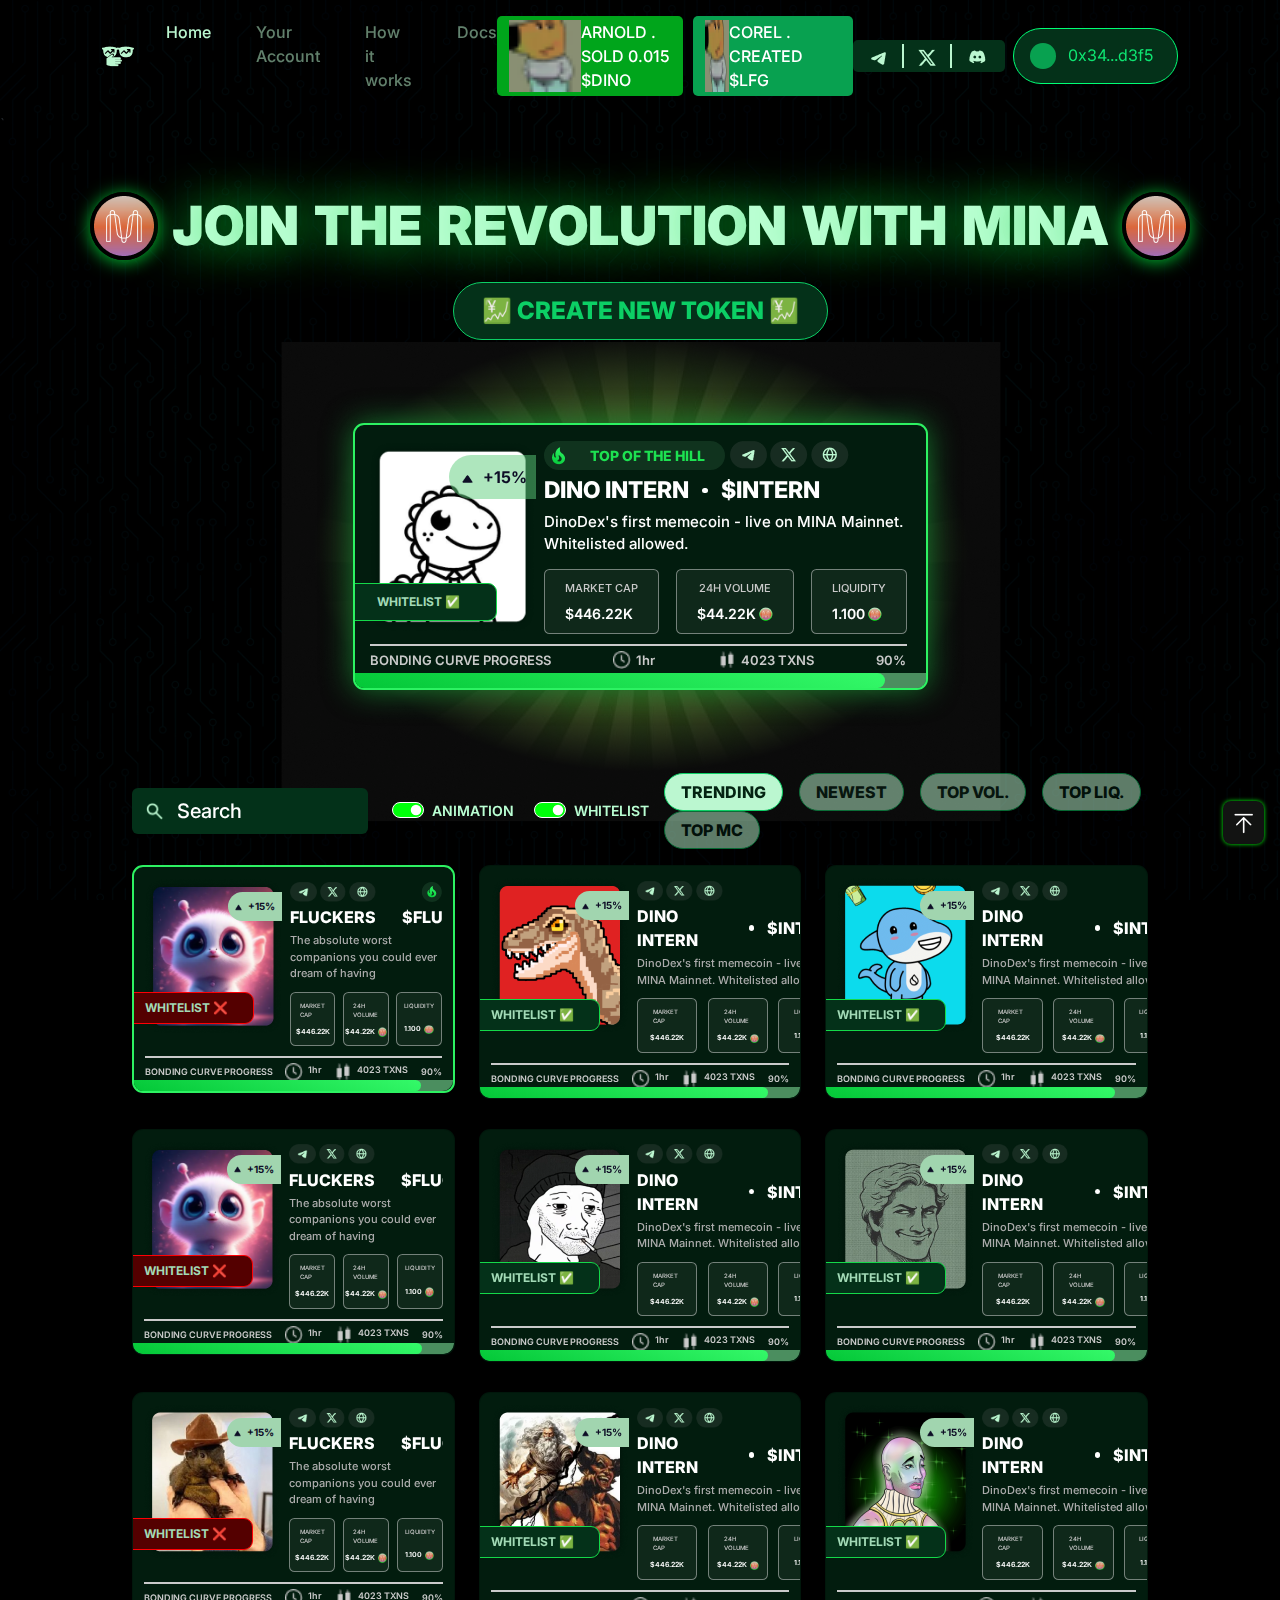
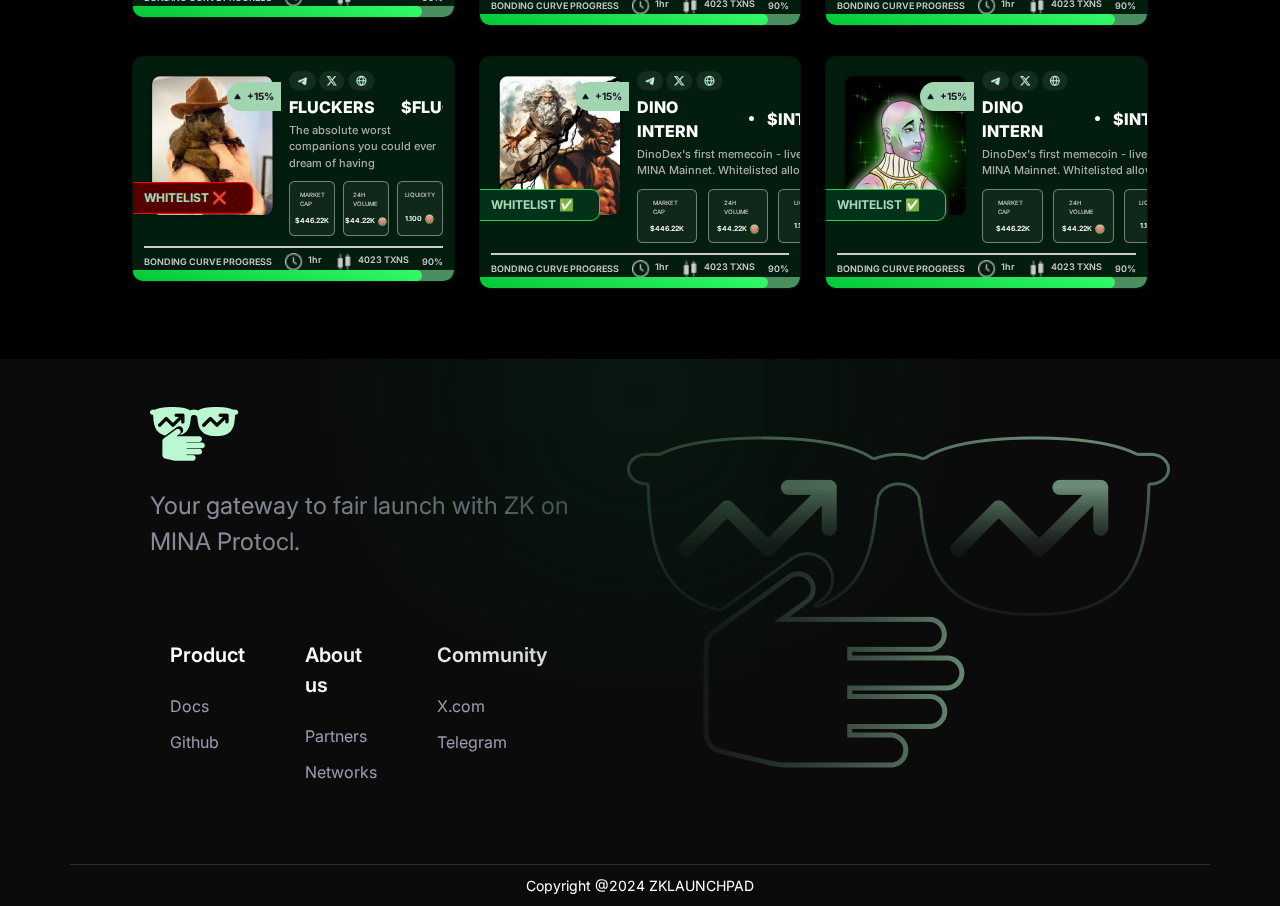
==== connectedStep5.html @ 74713616 "done UI PC" ====
<!DOCTYPE html>
<html lang="en">

<head>
    <meta charset="utf-8">
    <meta name="viewport" content="width=device-width, initial-scale=1">
    <title>Land Page - wallet</title>
    <link href="https://cdn.jsdelivr.net/npm/bootstrap@5.3.3/dist/css/bootstrap.min.css" rel="stylesheet"
        integrity="sha384-QWTKZyjpPEjISv5WaRU9OFeRpok6YctnYmDr5pNlyT2bRjXh0JMhjY6hW+ALEwIH" crossorigin="anonymous">
    <link rel="stylesheet" href="https://cdnjs.cloudflare.com/ajax/libs/font-awesome/6.7.2/css/all.min.css"
        integrity="sha512-Evv84Mr4kqVGRNSgIGL/F/aIDqQb7xQ2vcrdIwxfjThSH8CSR7PBEakCr51Ck+w+/U6swU2Im1vVX0SVk9ABhg=="
        crossorigin="anonymous" referrerpolicy="no-referrer" />
    <link rel="stylesheet" href="./assets/css/layout.css" />
</head>

<body>
    <!-- Header  -->
    <Header class="header">
        <div class="custom-container container">
            <div class="inner-header">
                <div class="logo">
                    <a href="./index.html">
                        <img alt="" src="assets/images/Step1/Logo.png" />
                    </a>
                </div>
                <div class="inner-content">
                    <nav class="navbar navbar-expand-lg">
                        <div class="collapse navbar-collapse" id="navbarNav">
                            <div class="inner-link navbar-nav">
                                <div class="inner-home nav-item active">
                                    <a class="nav-link" href="#">
                                        Home
                                    </a>
                                </div>
                                <div class="inner-yourAccount nav-item">
                                    <a class="nav-link" href="./youAccount.html">
                                        Your Account
                                    </a>
                                </div>
                                <div class="inner-howWork nav-item">
                                    <a class="nav-link" href="#">
                                        How it works
                                    </a>
                                </div>
                                <div class="inner-docs nav-item">
                                    <a class="nav-link" href="#">
                                        Docs
                                    </a>
                                </div>
                            </div>
                        </div>
                    </nav>
                    <div class="inner-connect">
                        <div class="inner-left">
                            <div class="content">
                                <img src="./assets/images/Step1/What is Berachain  Coinmonks.png" alt="" />
                                <div>ARNOLD . SOLD 0.015 $DINO </div>
                            </div>
                        </div>
                        <div class="inner-right">
                            <div class="content">
                                <img src="./assets/images/Step1/What is Berachain  Coinmonks.png" alt="" />
                                <div>COREL . CREATED $LFG</div>
                            </div>
                        </div>
                    </div>
                    <div class="inner-infor">
                        <div class="inner-icon">
                            <div class="inner-fly">
                                <img alt="" src="assets/images/Step1/telegram-svgrepo-com 1.png" />
                            </div>
                            <div class="inner-line"></div>
                            <div class="inner-x">
                                <img alt="" src="assets/images/Step1/x.png" />
                            </div>
                            <div class="inner-line"></div>
                            <div class="inner-discord">
                                <img alt="" src="assets/images/Step1/discord.png" />
                            </div>
                        </div>
                        <div class="inner-int">
                            <div class="inner-round"></div>
                            <div class="inner-data">0x34...d3f5</div>
                        </div>
                    </div>
                </div>
            </div>
        </div>`
    </Header>

    <!-- Section 1  -->
    <section class="section-1">
        <div class="custom-container container">
            <div class="inner-section">
                <div class="section-1__content">
                    <div class="section-1__intro section-1__intro_connected">
                        <div class="section-1__icon icon-1">
                            <img alt="" src="assets/images/Step1/Frame 41.png" />
                        </div>
                        <div class="section-1__title">
                            <span>J</span>
                            <span>O</span>
                            <span>I</span>
                            <span>N</span>
                            <p> </p>
                            <span>T</span>
                            <span>H</span>
                            <span>E</span>
                            <p> </p>
                            <span>R</span>
                            <span>E</span>
                            <span>V</span>
                            <span>O</span>
                            <span>L</span>
                            <span>U</span>
                            <span>T</span>
                            <span>I</span>
                            <span>O</span>
                            <span>N</span>
                            <p> </p>
                            <span>W</span>
                            <span>I</span>
                            <span>T</span>
                            <span>H</span>
                            <p> </p>
                            <span>M</span>
                            <span>I</span>
                            <span>N</span>
                            <span>A</span>
                        </div>
                        <div class="section-1__icon icon-2">
                            <img alt="" src="assets/images/Step1/Frame 41.png" />
                        </div>
                    </div>
                    <div class="section-4__nine">
                        <div class="nine__content">
                            <a href="./tokenPage.html">
                                <button id="next">
                                    💹 CREATE NEW TOKEN 💹
                                </button>
                            </a>
                        </div>
                    </div>
                </div>
            </div>
        </div>
    </section>

    <!-- Section 2x -->
    <section class="section-2x">
        <div class="custom-container container">
            <div class="inner-section">
                <div class="section-2x__content">
                    <div class="imggg">
                        <img alt="" src="assets\images\Step5\Frame 2147225513.png" />
                    </div>
                    <div class="card">
                        <span class="list__special">WHITELIST ✅</span>
                        <div class="card__header">
                            <div class="header__img">
                                <div class="img__main">
                                    <img alt="" src="assets\images\Step5\image 261 (13).png" />
                                </div>
                                <div class="detail__img">
                                    <img alt="" src="assets\images\Step5\fi_254434.png" />
                                    +15%
                                </div>
                            </div>
                            <div class="">
                                <div class="d-flex section-2x__social">
                                    <div class="item">
                                        <img alt="" src="assets/images/connected-wl/flame.png" />
                                        <div>TOP OF THE HILL</div>
                                    </div>
                                    <div class="d-flex">
                                        <div class="social">
                                            <img alt="" src="assets/images/connected-wl/tele.png" />
                                        </div>
                                        <div class="social">
                                            <img alt="" src="assets/images/connected-wl/twitter.png" />
                                        </div>
                                        <div class="social">
                                            <img alt="" src="assets/images/connected-wl/webpage.png" />
                                        </div>
                                    </div>
                                </div>
                                <div class="d-flex  section-2x__item--title">
                                    <div>DINO INTERN</div><span class="arround"></span>
                                    <div>$INTERN</div>
                                </div>
                                <div class="section-2x__item--desc">
                                    DinoDex's first memecoin - live on MINA Mainnet. Whitelisted allowed.
                                </div>
                                <div class="section-2x__price">
                                    <div class="section-2x__price--item">
                                        <div class="section-2x__price--title">MARKET CAP</div>
                                        <div class="section-2x__price--value">$446.22K</div>
                                    </div>
                                    <div class="section-2x__price--item">
                                        <div class="section-2x__price--title">24H VOLUME</div>
                                        <div class="section-2x__price--value">
                                            <div>$44.22K</div>
                                            <img alt=""
                                                src="assets/images/connected-wl/Image with removed background (25) 1.png" />
                                        </div>
                                    </div>
                                    <div class="section-2x__price--item">
                                        <div class="section-2x__price--title">LIQUIDITY</div>
                                        <div class="section-2x__price--value">
                                            <div>1.100</div>
                                            <img alt=""
                                                src="assets/images/connected-wl/Image with removed background (25) 1.png" />
                                        </div>
                                    </div>
                                </div>
                            </div>
                        </div>
                        <div class="break"></div>
                        <div class="card__data">
                            <div class="">BONDING CURVE PROGRESS</div>
                            <div class="d-flex">
                                <img alt="" src="assets/images/connected-wl/fi_992700.png" />
                                <div>1hr</div>
                            </div>
                            <div class="d-flex">
                                <img alt="" src="assets/images/connected-wl/fi_9148992.png" />
                                <div>4023 TXNS</div>
                            </div>
                            <div class="">90%</div>
                        </div>
                        <div class="card__process">
                            <div class="main"></div>
                            <div class="extra"></div>
                        </div>
                    </div>
                </div>
            </div>
        </div>
    </section>

    <!-- Section 3x -->
    <section class="section-3x">
        <div class="custom-container container">
            <div class="section-3x__content">
                <div class="row align-items-center">
                    <div class="col-md-3">
                        <div class="input-groupp">
                            <img alt="" src="assets/images/connected-wl/Frame.png" />
                            <input type="text" class="form-control search-bar" placeholder="Search">
                        </div>
                    </div>
                    <div class="col-md-3 d-flex justify-content-start">
                        <div class="toggle-switch">
                            <div class="form-check form-switch">
                                <input class="form-check-input" type="checkbox" id="animationSwitch" checked>
                                <label class="form-check-label" for="animationSwitch">ANIMATION</label>
                            </div>
                            <div class="form-check form-switch">
                                <input class="form-check-input" type="checkbox" id="whitelistSwitch" checked>
                                <label class="form-check-label" for="whitelistSwitch">WHITELIST</label>
                            </div>
                        </div>
                    </div>
                    <div class="col-md-6 d-flex justify-content-end">
                        <div class="btn-groupp" role="group">
                            <button type="button" class="btn active">TRENDING</button>
                            <button type="button" class="btn">NEWEST</button>
                            <button type="button" class="btn">TOP VOL.</button>
                            <button type="button" class="btn">TOP LIQ.</button>
                            <button type="button" class="btn">TOP MC</button>
                        </div>
                    </div>
                </div>
                <div class="section-3x__list row">
                    <div class="col-md-4">
                        <div class="card active">
                            <span class="list__special--error">WHITELIST ❌</span>
                            <div class="card__header">
                                <div class="header__img">
                                    <div class="img__main">
                                        <img alt="" src="assets/images/connected-wl/image 261 (14).png" />
                                    </div>
                                    <div class="detail__img">
                                        <img alt="" src="assets\images\Step5\fi_254434.png" />
                                        +15%
                                    </div>
                                </div>
                                <div class="hhh-parent">
                                    <div class="hhh">
                                        <div class="d-flex section-3x__social">
                                            <div class="d-flex">
                                                <div class="social">
                                                    <img alt="" src="assets/images/connected-wl/tele.png" />
                                                </div>
                                                <div class="social">
                                                    <img alt="" src="assets/images/connected-wl/twitter.png" />
                                                </div>
                                                <div class="social">
                                                    <img alt="" src="assets/images/connected-wl/webpage.png" />
                                                </div>
                                            </div>
                                            <div class="fire">
                                                <img alt="" src="assets/images/connected-wl/Trending Icon.png" />
                                            </div>
                                        </div>
                                        <div class="d-flex  section-3x__item--title">
                                            <div>FLUCKERS</div><span class="arround"></span>
                                            <div>$FLUCKERS</div>
                                        </div>
                                        <div class="section-3x__item--desc">
                                            The absolute worst companions you could ever dream of having
                                        </div>
                                        <div class="section-3x__price">
                                            <div class="section-3x__price--item">
                                                <div class="section-3x__price--title">MARKET CAP</div>
                                                <div class="section-3x__price--value">$446.22K</div>
                                            </div>
                                            <div class="section-3x__price--item">
                                                <div class="section-3x__price--title">24H VOLUME</div>
                                                <div class="section-3x__price--value">
                                                    <div>$44.22K</div>
                                                    <img alt=""
                                                        src="assets/images/connected-wl/Image with removed background (25) 1.png" />
                                                </div>
                                            </div>
                                            <div class="section-3x__price--item">
                                                <div class="section-3x__price--title">LIQUIDITY</div>
                                                <div class="section-3x__price--value">
                                                    <div>1.100</div>
                                                    <img alt=""
                                                        src="assets/images/connected-wl/Image with removed background (25) 1.png" />
                                                </div>
                                            </div>
                                        </div>
                                    </div>
                                </div>
                            </div>
                            <div class="break"></div>
                            <div class="card__data">
                                <div class="">BONDING CURVE PROGRESS</div>
                                <div class="d-flex">
                                    <img alt="" src="assets/images/connected-wl/fi_992700.png" />
                                    <div>1hr</div>
                                </div>
                                <div class="d-flex">
                                    <img alt="" src="assets/images/connected-wl/fi_9148992.png" />
                                    <div>4023 TXNS</div>
                                </div>
                                <div class="">90%</div>
                            </div>
                            <div class="card__process">
                                <div class="main"></div>
                                <div class="extra"></div>
                            </div>
                        </div>
                    </div>
                    <div class="col-md-4">
                        <div class="card">
                            <span class="list__special">WHITELIST ✅</span>
                            <div class="card__header">
                                <div class="header__img">
                                    <div class="img__main">
                                        <img alt="" src="assets/images/connected-wl/image 261 (15).png" />
                                    </div>
                                    <div class="detail__img">
                                        <img alt="" src="assets\images\Step5\fi_254434.png" />
                                        +15%
                                    </div>
                                </div>
                                <div class="">
                                    <div class="d-flex section-3x__social">
                                        <div class="d-flex">
                                            <div class="social">
                                                <img alt="" src="assets/images/connected-wl/tele.png" />
                                            </div>
                                            <div class="social">
                                                <img alt="" src="assets/images/connected-wl/twitter.png" />
                                            </div>
                                            <div class="social">
                                                <img alt="" src="assets/images/connected-wl/webpage.png" />
                                            </div>
                                        </div>
                                    </div>
                                    <div class="d-flex  section-3x__item--title">
                                        <div>DINO INTERN</div><span class="arround"></span>
                                        <div>$INTERN</div>
                                    </div>
                                    <div class="section-3x__item--desc">
                                        DinoDex's first memecoin - live on MINA Mainnet. Whitelisted allowed.
                                    </div>
                                    <div class="section-3x__price">
                                        <div class="section-3x__price--item">
                                            <div class="section-3x__price--title">MARKET CAP</div>
                                            <div class="section-3x__price--value">$446.22K</div>
                                        </div>
                                        <div class="section-3x__price--item">
                                            <div class="section-3x__price--title">24H VOLUME</div>
                                            <div class="section-3x__price--value">
                                                <div>$44.22K</div>
                                                <img alt=""
                                                    src="assets/images/connected-wl/Image with removed background (25) 1.png" />
                                            </div>
                                        </div>
                                        <div class="section-3x__price--item">
                                            <div class="section-3x__price--title">LIQUIDITY</div>
                                            <div class="section-3x__price--value">
                                                <div>1.100</div>
                                                <img alt=""
                                                    src="assets/images/connected-wl/Image with removed background (25) 1.png" />
                                            </div>
                                        </div>
                                    </div>
                                </div>
                            </div>
                            <div class="break"></div>
                            <div class="card__data">
                                <div class="">BONDING CURVE PROGRESS</div>
                                <div class="d-flex">
                                    <img alt="" src="assets/images/connected-wl/fi_992700.png" />
                                    <div>1hr</div>
                                </div>
                                <div class="d-flex">
                                    <img alt="" src="assets/images/connected-wl/fi_9148992.png" />
                                    <div>4023 TXNS</div>
                                </div>
                                <div class="">90%</div>
                            </div>
                            <div class="card__process">
                                <div class="main"></div>
                                <div class="extra"></div>
                            </div>
                        </div>
                    </div>
                    <div class="col-md-4">
                        <div class="card">
                            <span class="list__special">WHITELIST ✅</span>
                            <div class="card__header">
                                <div class="header__img">
                                    <div class="img__main">
                                        <img alt="" src="assets/images/connected-wl/image 261 (16).png" />
                                    </div>
                                    <div class="detail__img">
                                        <img alt="" src="assets\images\Step5\fi_254434.png" />
                                        +15%
                                    </div>
                                </div>
                                <div class="">
                                    <div class="d-flex section-3x__social">
                                        <div class="d-flex">
                                            <div class="social">
                                                <img alt="" src="assets/images/connected-wl/tele.png" />
                                            </div>
                                            <div class="social">
                                                <img alt="" src="assets/images/connected-wl/twitter.png" />
                                            </div>
                                            <div class="social">
                                                <img alt="" src="assets/images/connected-wl/webpage.png" />
                                            </div>
                                        </div>
                                    </div>
                                    <div class="d-flex  section-3x__item--title">
                                        <div>DINO INTERN</div><span class="arround"></span>
                                        <div>$INTERN</div>
                                    </div>
                                    <div class="section-3x__item--desc">
                                        DinoDex's first memecoin - live on MINA Mainnet. Whitelisted allowed.
                                    </div>
                                    <div class="section-3x__price">
                                        <div class="section-3x__price--item">
                                            <div class="section-3x__price--title">MARKET CAP</div>
                                            <div class="section-3x__price--value">$446.22K</div>
                                        </div>
                                        <div class="section-3x__price--item">
                                            <div class="section-3x__price--title">24H VOLUME</div>
                                            <div class="section-3x__price--value">
                                                <div>$44.22K</div>
                                                <img alt=""
                                                    src="assets/images/connected-wl/Image with removed background (25) 1.png" />
                                            </div>
                                        </div>
                                        <div class="section-3x__price--item">
                                            <div class="section-3x__price--title">LIQUIDITY</div>
                                            <div class="section-3x__price--value">
                                                <div>1.100</div>
                                                <img alt=""
                                                    src="assets/images/connected-wl/Image with removed background (25) 1.png" />
                                            </div>
                                        </div>
                                    </div>
                                </div>
                            </div>
                            <div class="break"></div>
                            <div class="card__data">
                                <div class="">BONDING CURVE PROGRESS</div>
                                <div class="d-flex">
                                    <img alt="" src="assets/images/connected-wl/fi_992700.png" />
                                    <div>1hr</div>
                                </div>
                                <div class="d-flex">
                                    <img alt="" src="assets/images/connected-wl/fi_9148992.png" />
                                    <div>4023 TXNS</div>
                                </div>
                                <div class="">90%</div>
                            </div>
                            <div class="card__process">
                                <div class="main"></div>
                                <div class="extra"></div>
                            </div>
                        </div>
                    </div>
                    <div class="col-md-4">
                        <div class="card">
                            <span class="list__special--error">WHITELIST ❌</span>
                            <div class="card__header">
                                <div class="header__img">
                                    <div class="img__main">
                                        <img alt="" src="assets/images/connected-wl/image 261 (14).png" />
                                    </div>
                                    <div class="detail__img">
                                        <img alt="" src="assets\images\Step5\fi_254434.png" />
                                        +15%
                                    </div>
                                </div>
                                <div class="hhh-parent">
                                    <div class="hhh">
                                        <div class="d-flex section-3x__social">
                                            <div class="d-flex">
                                                <div class="social">
                                                    <img alt="" src="assets/images/connected-wl/tele.png" />
                                                </div>
                                                <div class="social">
                                                    <img alt="" src="assets/images/connected-wl/twitter.png" />
                                                </div>
                                                <div class="social">
                                                    <img alt="" src="assets/images/connected-wl/webpage.png" />
                                                </div>
                                            </div>
                                        </div>
                                        <div class="d-flex  section-3x__item--title">
                                            <div>FLUCKERS</div><span class="arround"></span>
                                            <div>$FLUCKERS</div>
                                        </div>
                                        <div class="section-3x__item--desc">
                                            The absolute worst companions you could ever dream of having
                                        </div>
                                        <div class="section-3x__price">
                                            <div class="section-3x__price--item">
                                                <div class="section-3x__price--title">MARKET CAP</div>
                                                <div class="section-3x__price--value">$446.22K</div>
                                            </div>
                                            <div class="section-3x__price--item">
                                                <div class="section-3x__price--title">24H VOLUME</div>
                                                <div class="section-3x__price--value">
                                                    <div>$44.22K</div>
                                                    <img alt=""
                                                        src="assets/images/connected-wl/Image with removed background (25) 1.png" />
                                                </div>
                                            </div>
                                            <div class="section-3x__price--item">
                                                <div class="section-3x__price--title">LIQUIDITY</div>
                                                <div class="section-3x__price--value">
                                                    <div>1.100</div>
                                                    <img alt=""
                                                        src="assets/images/connected-wl/Image with removed background (25) 1.png" />
                                                </div>
                                            </div>
                                        </div>
                                    </div>
                                </div>
                            </div>
                            <div class="break"></div>
                            <div class="card__data">
                                <div class="">BONDING CURVE PROGRESS</div>
                                <div class="d-flex">
                                    <img alt="" src="assets/images/connected-wl/fi_992700.png" />
                                    <div>1hr</div>
                                </div>
                                <div class="d-flex">
                                    <img alt="" src="assets/images/connected-wl/fi_9148992.png" />
                                    <div>4023 TXNS</div>
                                </div>
                                <div class="">90%</div>
                            </div>
                            <div class="card__process">
                                <div class="main"></div>
                                <div class="extra"></div>
                            </div>
                        </div>
                    </div>
                    <div class="col-md-4">
                        <div class="card">
                            <span class="list__special">WHITELIST ✅</span>
                            <div class="card__header">
                                <div class="header__img">
                                    <div class="img__main">
                                        <img alt="" src="assets/images/connected-wl/image 261 (17).png" />
                                    </div>
                                    <div class="detail__img">
                                        <img alt="" src="assets\images\Step5\fi_254434.png" />
                                        +15%
                                    </div>
                                </div>
                                <div class="">
                                    <div class="d-flex section-3x__social">
                                        <div class="d-flex">
                                            <div class="social">
                                                <img alt="" src="assets/images/connected-wl/tele.png" />
                                            </div>
                                            <div class="social">
                                                <img alt="" src="assets/images/connected-wl/twitter.png" />
                                            </div>
                                            <div class="social">
                                                <img alt="" src="assets/images/connected-wl/webpage.png" />
                                            </div>
                                        </div>
                                    </div>
                                    <div class="d-flex  section-3x__item--title">
                                        <div>DINO INTERN</div><span class="arround"></span>
                                        <div>$INTERN</div>
                                    </div>
                                    <div class="section-3x__item--desc">
                                        DinoDex's first memecoin - live on MINA Mainnet. Whitelisted allowed.
                                    </div>
                                    <div class="section-3x__price">
                                        <div class="section-3x__price--item">
                                            <div class="section-3x__price--title">MARKET CAP</div>
                                            <div class="section-3x__price--value">$446.22K</div>
                                        </div>
                                        <div class="section-3x__price--item">
                                            <div class="section-3x__price--title">24H VOLUME</div>
                                            <div class="section-3x__price--value">
                                                <div>$44.22K</div>
                                                <img alt=""
                                                    src="assets/images/connected-wl/Image with removed background (25) 1.png" />
                                            </div>
                                        </div>
                                        <div class="section-3x__price--item">
                                            <div class="section-3x__price--title">LIQUIDITY</div>
                                            <div class="section-3x__price--value">
                                                <div>1.100</div>
                                                <img alt=""
                                                    src="assets/images/connected-wl/Image with removed background (25) 1.png" />
                                            </div>
                                        </div>
                                    </div>
                                </div>
                            </div>
                            <div class="break"></div>
                            <div class="card__data">
                                <div class="">BONDING CURVE PROGRESS</div>
                                <div class="d-flex">
                                    <img alt="" src="assets/images/connected-wl/fi_992700.png" />
                                    <div>1hr</div>
                                </div>
                                <div class="d-flex">
                                    <img alt="" src="assets/images/connected-wl/fi_9148992.png" />
                                    <div>4023 TXNS</div>
                                </div>
                                <div class="">90%</div>
                            </div>
                            <div class="card__process">
                                <div class="main"></div>
                                <div class="extra"></div>
                            </div>
                        </div>
                    </div>
                    <div class="col-md-4">
                        <div class="card">
                            <span class="list__special">WHITELIST ✅</span>
                            <div class="card__header">
                                <div class="header__img">
                                    <div class="img__main">
                                        <img alt="" src="assets/images/connected-wl/image 261 (18).png" />
                                    </div>
                                    <div class="detail__img">
                                        <img alt="" src="assets\images\Step5\fi_254434.png" />
                                        +15%
                                    </div>
                                </div>
                                <div class="">
                                    <div class="d-flex section-3x__social">
                                        <div class="d-flex">
                                            <div class="social">
                                                <img alt="" src="assets/images/connected-wl/tele.png" />
                                            </div>
                                            <div class="social">
                                                <img alt="" src="assets/images/connected-wl/twitter.png" />
                                            </div>
                                            <div class="social">
                                                <img alt="" src="assets/images/connected-wl/webpage.png" />
                                            </div>
                                        </div>
                                    </div>
                                    <div class="d-flex  section-3x__item--title">
                                        <div>DINO INTERN</div><span class="arround"></span>
                                        <div>$INTERN</div>
                                    </div>
                                    <div class="section-3x__item--desc">
                                        DinoDex's first memecoin - live on MINA Mainnet. Whitelisted allowed.
                                    </div>
                                    <div class="section-3x__price">
                                        <div class="section-3x__price--item">
                                            <div class="section-3x__price--title">MARKET CAP</div>
                                            <div class="section-3x__price--value">$446.22K</div>
                                        </div>
                                        <div class="section-3x__price--item">
                                            <div class="section-3x__price--title">24H VOLUME</div>
                                            <div class="section-3x__price--value">
                                                <div>$44.22K</div>
                                                <img alt=""
                                                    src="assets/images/connected-wl/Image with removed background (25) 1.png" />
                                            </div>
                                        </div>
                                        <div class="section-3x__price--item">
                                            <div class="section-3x__price--title">LIQUIDITY</div>
                                            <div class="section-3x__price--value">
                                                <div>1.100</div>
                                                <img alt=""
                                                    src="assets/images/connected-wl/Image with removed background (25) 1.png" />
                                            </div>
                                        </div>
                                    </div>
                                </div>
                            </div>
                            <div class="break"></div>
                            <div class="card__data">
                                <div class="">BONDING CURVE PROGRESS</div>
                                <div class="d-flex">
                                    <img alt="" src="assets/images/connected-wl/fi_992700.png" />
                                    <div>1hr</div>
                                </div>
                                <div class="d-flex">
                                    <img alt="" src="assets/images/connected-wl/fi_9148992.png" />
                                    <div>4023 TXNS</div>
                                </div>
                                <div class="">90%</div>
                            </div>
                            <div class="card__process">
                                <div class="main"></div>
                                <div class="extra"></div>
                            </div>
                        </div>
                    </div>
                    <div class="col-md-4">
                        <div class="card">
                            <span class="list__special--error">WHITELIST ❌</span>
                            <div class="card__header">
                                <div class="header__img">
                                    <div class="img__main">
                                        <img alt="" src="assets/images/connected-wl/image 261 (19).png" />
                                    </div>
                                    <div class="detail__img">
                                        <img alt="" src="assets\images\Step5\fi_254434.png" />
                                        +15%
                                    </div>
                                </div>
                                <div class="hhh-parent">
                                    <div class="hhh">
                                        <div class="d-flex section-3x__social">
                                            <div class="d-flex">
                                                <div class="social">
                                                    <img alt="" src="assets/images/connected-wl/tele.png" />
                                                </div>
                                                <div class="social">
                                                    <img alt="" src="assets/images/connected-wl/twitter.png" />
                                                </div>
                                                <div class="social">
                                                    <img alt="" src="assets/images/connected-wl/webpage.png" />
                                                </div>
                                            </div>
                                        </div>
                                        <div class="d-flex  section-3x__item--title">
                                            <div>FLUCKERS</div><span class="arround"></span>
                                            <div>$FLUCKERS</div>
                                        </div>
                                        <div class="section-3x__item--desc">
                                            The absolute worst companions you could ever dream of having
                                        </div>
                                        <div class="section-3x__price">
                                            <div class="section-3x__price--item">
                                                <div class="section-3x__price--title">MARKET CAP</div>
                                                <div class="section-3x__price--value">$446.22K</div>
                                            </div>
                                            <div class="section-3x__price--item">
                                                <div class="section-3x__price--title">24H VOLUME</div>
                                                <div class="section-3x__price--value">
                                                    <div>$44.22K</div>
                                                    <img alt=""
                                                        src="assets/images/connected-wl/Image with removed background (25) 1.png" />
                                                </div>
                                            </div>
                                            <div class="section-3x__price--item">
                                                <div class="section-3x__price--title">LIQUIDITY</div>
                                                <div class="section-3x__price--value">
                                                    <div>1.100</div>
                                                    <img alt=""
                                                        src="assets/images/connected-wl/Image with removed background (25) 1.png" />
                                                </div>
                                            </div>
                                        </div>
                                    </div>
                                </div>
                            </div>
                            <div class="break"></div>
                            <div class="card__data">
                                <div class="">BONDING CURVE PROGRESS</div>
                                <div class="d-flex">
                                    <img alt="" src="assets/images/connected-wl/fi_992700.png" />
                                    <div>1hr</div>
                                </div>
                                <div class="d-flex">
                                    <img alt="" src="assets/images/connected-wl/fi_9148992.png" />
                                    <div>4023 TXNS</div>
                                </div>
                                <div class="">90%</div>
                            </div>
                            <div class="card__process">
                                <div class="main"></div>
                                <div class="extra"></div>
                            </div>
                        </div>
                    </div>
                    <div class="col-md-4">
                        <div class="card">
                            <span class="list__special">WHITELIST ✅</span>
                            <div class="card__header">
                                <div class="header__img">
                                    <div class="img__main">
                                        <img alt="" src="assets/images/connected-wl/image 261 (20).png" />
                                    </div>
                                    <div class="detail__img">
                                        <img alt="" src="assets\images\Step5\fi_254434.png" />
                                        +15%
                                    </div>
                                </div>
                                <div class="">
                                    <div class="d-flex section-3x__social">
                                        <div class="d-flex">
                                            <div class="social">
                                                <img alt="" src="assets/images/connected-wl/tele.png" />
                                            </div>
                                            <div class="social">
                                                <img alt="" src="assets/images/connected-wl/twitter.png" />
                                            </div>
                                            <div class="social">
                                                <img alt="" src="assets/images/connected-wl/webpage.png" />
                                            </div>
                                        </div>
                                    </div>
                                    <div class="d-flex  section-3x__item--title">
                                        <div>DINO INTERN</div><span class="arround"></span>
                                        <div>$INTERN</div>
                                    </div>
                                    <div class="section-3x__item--desc">
                                        DinoDex's first memecoin - live on MINA Mainnet. Whitelisted allowed.
                                    </div>
                                    <div class="section-3x__price">
                                        <div class="section-3x__price--item">
                                            <div class="section-3x__price--title">MARKET CAP</div>
                                            <div class="section-3x__price--value">$446.22K</div>
                                        </div>
                                        <div class="section-3x__price--item">
                                            <div class="section-3x__price--title">24H VOLUME</div>
                                            <div class="section-3x__price--value">
                                                <div>$44.22K</div>
                                                <img alt=""
                                                    src="assets/images/connected-wl/Image with removed background (25) 1.png" />
                                            </div>
                                        </div>
                                        <div class="section-3x__price--item">
                                            <div class="section-3x__price--title">LIQUIDITY</div>
                                            <div class="section-3x__price--value">
                                                <div>1.100</div>
                                                <img alt=""
                                                    src="assets/images/connected-wl/Image with removed background (25) 1.png" />
                                            </div>
                                        </div>
                                    </div>
                                </div>
                            </div>
                            <div class="break"></div>
                            <div class="card__data">
                                <div class="">BONDING CURVE PROGRESS</div>
                                <div class="d-flex">
                                    <img alt="" src="assets/images/connected-wl/fi_992700.png" />
                                    <div>1hr</div>
                                </div>
                                <div class="d-flex">
                                    <img alt="" src="assets/images/connected-wl/fi_9148992.png" />
                                    <div>4023 TXNS</div>
                                </div>
                                <div class="">90%</div>
                            </div>
                            <div class="card__process">
                                <div class="main"></div>
                                <div class="extra"></div>
                            </div>
                        </div>
                    </div>
                    <div class="col-md-4">
                        <div class="card">
                            <span class="list__special">WHITELIST ✅</span>
                            <div class="card__header">
                                <div class="header__img">
                                    <div class="img__main">
                                        <img alt="" src="assets/images/connected-wl/image 261 (21).png" />
                                    </div>
                                    <div class="detail__img">
                                        <img alt="" src="assets\images\Step5\fi_254434.png" />
                                        +15%
                                    </div>
                                </div>
                                <div class="">
                                    <div class="d-flex section-3x__social">
                                        <div class="d-flex">
                                            <div class="social">
                                                <img alt="" src="assets/images/connected-wl/tele.png" />
                                            </div>
                                            <div class="social">
                                                <img alt="" src="assets/images/connected-wl/twitter.png" />
                                            </div>
                                            <div class="social">
                                                <img alt="" src="assets/images/connected-wl/webpage.png" />
                                            </div>
                                        </div>
                                    </div>
                                    <div class="d-flex  section-3x__item--title">
                                        <div>DINO INTERN</div><span class="arround"></span>
                                        <div>$INTERN</div>
                                    </div>
                                    <div class="section-3x__item--desc">
                                        DinoDex's first memecoin - live on MINA Mainnet. Whitelisted allowed.
                                    </div>
                                    <div class="section-3x__price">
                                        <div class="section-3x__price--item">
                                            <div class="section-3x__price--title">MARKET CAP</div>
                                            <div class="section-3x__price--value">$446.22K</div>
                                        </div>
                                        <div class="section-3x__price--item">
                                            <div class="section-3x__price--title">24H VOLUME</div>
                                            <div class="section-3x__price--value">
                                                <div>$44.22K</div>
                                                <img alt=""
                                                    src="assets/images/connected-wl/Image with removed background (25) 1.png" />
                                            </div>
                                        </div>
                                        <div class="section-3x__price--item">
                                            <div class="section-3x__price--title">LIQUIDITY</div>
                                            <div class="section-3x__price--value">
                                                <div>1.100</div>
                                                <img alt=""
                                                    src="assets/images/connected-wl/Image with removed background (25) 1.png" />
                                            </div>
                                        </div>
                                    </div>
                                </div>
                            </div>
                            <div class="break"></div>
                            <div class="card__data">
                                <div class="">BONDING CURVE PROGRESS</div>
                                <div class="d-flex">
                                    <img alt="" src="assets/images/connected-wl/fi_992700.png" />
                                    <div>1hr</div>
                                </div>
                                <div class="d-flex">
                                    <img alt="" src="assets/images/connected-wl/fi_9148992.png" />
                                    <div>4023 TXNS</div>
                                </div>
                                <div class="">90%</div>
                            </div>
                            <div class="card__process">
                                <div class="main"></div>
                                <div class="extra"></div>
                            </div>
                        </div>
                    </div>
                    <div class="col-md-4">
                        <div class="card">
                            <span class="list__special--error">WHITELIST ❌</span>
                            <div class="card__header">
                                <div class="header__img">
                                    <div class="img__main">
                                        <img alt="" src="assets/images/connected-wl/image 261 (22).png" />
                                    </div>
                                    <div class="detail__img">
                                        <img alt="" src="assets\images\Step5\fi_254434.png" />
                                        +15%
                                    </div>
                                </div>
                                <div class="hhh-parent">
                                    <div class="hhh">
                                        <div class="d-flex section-3x__social">
                                            <div class="d-flex">
                                                <div class="social">
                                                    <img alt="" src="assets/images/connected-wl/tele.png" />
                                                </div>
                                                <div class="social">
                                                    <img alt="" src="assets/images/connected-wl/twitter.png" />
                                                </div>
                                                <div class="social">
                                                    <img alt="" src="assets/images/connected-wl/webpage.png" />
                                                </div>
                                            </div>
                                        </div>
                                        <div class="d-flex  section-3x__item--title">
                                            <div>FLUCKERS</div><span class="arround"></span>
                                            <div>$FLUCKERS</div>
                                        </div>
                                        <div class="section-3x__item--desc">
                                            The absolute worst companions you could ever dream of having
                                        </div>
                                        <div class="section-3x__price">
                                            <div class="section-3x__price--item">
                                                <div class="section-3x__price--title">MARKET CAP</div>
                                                <div class="section-3x__price--value">$446.22K</div>
                                            </div>
                                            <div class="section-3x__price--item">
                                                <div class="section-3x__price--title">24H VOLUME</div>
                                                <div class="section-3x__price--value">
                                                    <div>$44.22K</div>
                                                    <img alt=""
                                                        src="assets/images/connected-wl/Image with removed background (25) 1.png" />
                                                </div>
                                            </div>
                                            <div class="section-3x__price--item">
                                                <div class="section-3x__price--title">LIQUIDITY</div>
                                                <div class="section-3x__price--value">
                                                    <div>1.100</div>
                                                    <img alt=""
                                                        src="assets/images/connected-wl/Image with removed background (25) 1.png" />
                                                </div>
                                            </div>
                                        </div>
                                    </div>
                                </div>
                            </div>
                            <div class="break"></div>
                            <div class="card__data">
                                <div class="">BONDING CURVE PROGRESS</div>
                                <div class="d-flex">
                                    <img alt="" src="assets/images/connected-wl/fi_992700.png" />
                                    <div>1hr</div>
                                </div>
                                <div class="d-flex">
                                    <img alt="" src="assets/images/connected-wl/fi_9148992.png" />
                                    <div>4023 TXNS</div>
                                </div>
                                <div class="">90%</div>
                            </div>
                            <div class="card__process">
                                <div class="main"></div>
                                <div class="extra"></div>
                            </div>
                        </div>
                    </div>
                    <div class="col-md-4">
                        <div class="card">
                            <span class="list__special">WHITELIST ✅</span>
                            <div class="card__header">
                                <div class="header__img">
                                    <div class="img__main">
                                        <img alt="" src="assets/images/connected-wl/image 261 (23).png" />
                                    </div>
                                    <div class="detail__img">
                                        <img alt="" src="assets\images\Step5\fi_254434.png" />
                                        +15%
                                    </div>
                                </div>
                                <div class="">
                                    <div class="d-flex section-3x__social">
                                        <div class="d-flex">
                                            <div class="social">
                                                <img alt="" src="assets/images/connected-wl/tele.png" />
                                            </div>
                                            <div class="social">
                                                <img alt="" src="assets/images/connected-wl/twitter.png" />
                                            </div>
                                            <div class="social">
                                                <img alt="" src="assets/images/connected-wl/webpage.png" />
                                            </div>
                                        </div>
                                    </div>
                                    <div class="d-flex  section-3x__item--title">
                                        <div>DINO INTERN</div><span class="arround"></span>
                                        <div>$INTERN</div>
                                    </div>
                                    <div class="section-3x__item--desc">
                                        DinoDex's first memecoin - live on MINA Mainnet. Whitelisted allowed.
                                    </div>
                                    <div class="section-3x__price">
                                        <div class="section-3x__price--item">
                                            <div class="section-3x__price--title">MARKET CAP</div>
                                            <div class="section-3x__price--value">$446.22K</div>
                                        </div>
                                        <div class="section-3x__price--item">
                                            <div class="section-3x__price--title">24H VOLUME</div>
                                            <div class="section-3x__price--value">
                                                <div>$44.22K</div>
                                                <img alt=""
                                                    src="assets/images/connected-wl/Image with removed background (25) 1.png" />
                                            </div>
                                        </div>
                                        <div class="section-3x__price--item">
                                            <div class="section-3x__price--title">LIQUIDITY</div>
                                            <div class="section-3x__price--value">
                                                <div>1.100</div>
                                                <img alt=""
                                                    src="assets/images/connected-wl/Image with removed background (25) 1.png" />
                                            </div>
                                        </div>
                                    </div>
                                </div>
                            </div>
                            <div class="break"></div>
                            <div class="card__data">
                                <div class="">BONDING CURVE PROGRESS</div>
                                <div class="d-flex">
                                    <img alt="" src="assets/images/connected-wl/fi_992700.png" />
                                    <div>1hr</div>
                                </div>
                                <div class="d-flex">
                                    <img alt="" src="assets/images/connected-wl/fi_9148992.png" />
                                    <div>4023 TXNS</div>
                                </div>
                                <div class="">90%</div>
                            </div>
                            <div class="card__process">
                                <div class="main"></div>
                                <div class="extra"></div>
                            </div>
                        </div>
                    </div>
                    <div class="col-md-4">
                        <div class="card">
                            <span class="list__special">WHITELIST ✅</span>
                            <div class="card__header">
                                <div class="header__img">
                                    <div class="img__main">
                                        <img alt="" src="assets/images/connected-wl/image 261 (24).png" />
                                    </div>
                                    <div class="detail__img">
                                        <img alt="" src="assets\images\Step5\fi_254434.png" />
                                        +15%
                                    </div>
                                </div>
                                <div class="">
                                    <div class="d-flex section-3x__social">
                                        <div class="d-flex">
                                            <div class="social">
                                                <img alt="" src="assets/images/connected-wl/tele.png" />
                                            </div>
                                            <div class="social">
                                                <img alt="" src="assets/images/connected-wl/twitter.png" />
                                            </div>
                                            <div class="social">
                                                <img alt="" src="assets/images/connected-wl/webpage.png" />
                                            </div>
                                        </div>
                                    </div>
                                    <div class="d-flex  section-3x__item--title">
                                        <div>DINO INTERN</div><span class="arround"></span>
                                        <div>$INTERN</div>
                                    </div>
                                    <div class="section-3x__item--desc">
                                        DinoDex's first memecoin - live on MINA Mainnet. Whitelisted allowed.
                                    </div>
                                    <div class="section-3x__price">
                                        <div class="section-3x__price--item">
                                            <div class="section-3x__price--title">MARKET CAP</div>
                                            <div class="section-3x__price--value">$446.22K</div>
                                        </div>
                                        <div class="section-3x__price--item">
                                            <div class="section-3x__price--title">24H VOLUME</div>
                                            <div class="section-3x__price--value">
                                                <div>$44.22K</div>
                                                <img alt=""
                                                    src="assets/images/connected-wl/Image with removed background (25) 1.png" />
                                            </div>
                                        </div>
                                        <div class="section-3x__price--item">
                                            <div class="section-3x__price--title">LIQUIDITY</div>
                                            <div class="section-3x__price--value">
                                                <div>1.100</div>
                                                <img alt=""
                                                    src="assets/images/connected-wl/Image with removed background (25) 1.png" />
                                            </div>
                                        </div>
                                    </div>
                                </div>
                            </div>
                            <div class="break"></div>
                            <div class="card__data">
                                <div class="">BONDING CURVE PROGRESS</div>
                                <div class="d-flex">
                                    <img alt="" src="assets/images/connected-wl/fi_992700.png" />
                                    <div>1hr</div>
                                </div>
                                <div class="d-flex">
                                    <img alt="" src="assets/images/connected-wl/fi_9148992.png" />
                                    <div>4023 TXNS</div>
                                </div>
                                <div class="">90%</div>
                            </div>
                            <div class="card__process">
                                <div class="main"></div>
                                <div class="extra"></div>
                            </div>
                        </div>
                    </div>
                </div>
            </div>
        </div>
    </section>


    <!-- footer -->
    <footer class="footer">
        <span class="blur"></span>
        <div class="custom-container container">
            <div class="footer__content">
                <div class="footer__left">
                    <div class="footer__logo">
                        <img alt="" src="assets/images/Step1/logo-footer.png" />
                    </div>
                    <div class="footer__des">
                        Your gateway to fair launch with ZK on MINA Protocl.
                    </div>
                    <div class="footer__about">
                        <div class="footer__product">
                            <div>Product</div>
                            <ol>
                                <li>
                                    <a href="#">Docs</a>
                                </li>
                                <li>
                                    <a href="#">Github</a>
                                </li>
                            </ol>
                        </div>
                        <div class="footer__us">
                            <div>About us</div>
                            <ol>
                                <li>
                                    <a href="#">Partners</a>
                                </li>
                                <li>
                                    <a href="#">Networks</a>
                                </li>
                            </ol>
                        </div>
                        <div class="footer__com">
                            <div>Community</div>
                            <ol>
                                <li>
                                    <a href="#">X.com</a>
                                </li>
                                <li>
                                    <a href="#">Telegram</a>
                                </li>
                            </ol>
                        </div>
                    </div>
                </div>
                <div class="footer__right">
                    <div>
                        <img alt="" src="assets/images/Step1/bg-footer.png" />
                    </div>
                </div>
            </div>
            <div class="footer__copyright">
                <div class="footer__line"></div>
                <div>Copyright @2024 ZKLAUNCHPAD</div>
            </div>
        </div>
    </footer>



    <div class="overlay"></div>


    <!-- Search bar -->
    <div class="search-box">
        <div class="container">
            <div class="search-bar">
                <img alt="" src="assets/images/connected-wl/search.png" />
                <input placeholder="Search" type="text" />
            </div>
            <div class="token-list">
                <div class="title__item">
                    Your Holdings
                </div>
                <div class="token-item active">
                    <img class="token__image" alt="Token Image" src="assets/images/connected-wl/image 261 (25).png" />
                    <div class="token__item--info">
                        <div class="token-info">
                            <div class="infoe__title">
                                <div>DINO INTERN</div>
                                <img alt="" src="assets/images/connected-wl/Trending Icon.png" />
                            </div>
                            <div class="bottom__info">
                                <div class="infoe__desc">
                                    $INTERN
                                </div>
                                <div class="token-status">
                                    <span class="whitelist-allow">
                                        WHITELIST ALLOW ✅
                                    </span>
                                    <img alt="" src="assets/images/connected-wl/tele.png" />
                                    <img alt="" src="assets/images/connected-wl/twitter.png" />
                                    <img alt="" src="assets/images/connected-wl/webpage.png" />
                                </div>
                            </div>
                        </div>
                        <div class="token-price">
                            <div class="price__detail">
                                <span>$0.3467</span>
                                <span class="price-change">
                                    +3.3333%
                                </span>
                            </div>
                            <div class="price__info">
                                MC: $400,69M
                            </div>
                        </div>
                    </div>
                </div>
                <div class="title__item">
                    Trending Tokens
                </div>
                <div class="token-item bor">
                    <img class="token__image" alt="Token Image" src="assets/images/connected-wl/image 261 (25).png" />
                    <div class="token__item--info">
                        <div class="token-info">
                            <div class="infoe__title">
                                <div>DINO INTERN</div>
                                <img alt="" src="assets/images/connected-wl/Trending Icon.png" />
                            </div>
                            <div class="bottom__info">
                                <div class="infoe__desc">
                                    $INTERN
                                </div>
                                <div class="token-status">
                                    <span class="whitelist-error">
                                        NO WHITELIST <span>❌</span>
                                    </span>
                                    <img alt="" src="assets/images/connected-wl/tele.png" />
                                    <img alt="" src="assets/images/connected-wl/twitter.png" />
                                    <img alt="" src="assets/images/connected-wl/webpage.png" />
                                </div>
                            </div>
                        </div>
                        <div class="token-price">
                            <div class="price__detail">
                                <span>$0.3467</span>
                                <span class="price-change">
                                    +3.3333%
                                </span>
                            </div>
                            <div class="price__info">
                                MC: $400,69M
                            </div>
                        </div>
                    </div>
                </div>
                <div class="token-item bor">
                    <img class="token__image" alt="Token Image" src="assets/images/connected-wl/image 261 (25).png" />
                    <div class="token__item--info">
                        <div class="token-info">
                            <div class="infoe__title">
                                <div>DINO INTERN</div>
                                <img alt="" src="assets/images/connected-wl/Trending Icon.png" />
                            </div>
                            <div class="bottom__info">
                                <div class="infoe__desc">
                                    $INTERN
                                </div>
                                <div class="token-status">
                                    <span class="whitelist-error">
                                        NO WHITELIST <span>❌</span>
                                    </span>
                                    <img alt="" src="assets/images/connected-wl/tele.png" />
                                    <img alt="" src="assets/images/connected-wl/twitter.png" />
                                    <img alt="" src="assets/images/connected-wl/webpage.png" />
                                </div>
                            </div>
                        </div>
                        <div class="token-price">
                            <div class="price__detail">
                                <span>$0.3467</span>
                                <span class="price-change">
                                    +3.3333%
                                </span>
                            </div>
                            <div class="price__info">
                                MC: $400,69M
                            </div>
                        </div>
                    </div>
                </div>
                <div class="title__item">
                    Recently Added
                </div>
                <div class="token-item bor">
                    <img class="token__image" alt="Token Image" src="assets/images/connected-wl/image 261 (25).png" />
                    <div class="token__item--info">
                        <div class="token-info">
                            <div class="infoe__title">
                                <div>DINO INTERN</div>
                                <img alt="" src="assets/images/connected-wl/Trending Icon.png" />
                            </div>
                            <div class="bottom__info">
                                <div class="infoe__desc">
                                    $INTERN
                                </div>
                                <div class="token-status">
                                    <span class="whitelist-error">
                                        NO WHITELIST <span>❌</span>
                                    </span>
                                    <img alt="" src="assets/images/connected-wl/tele.png" />
                                    <img alt="" src="assets/images/connected-wl/twitter.png" />
                                    <img alt="" src="assets/images/connected-wl/webpage.png" />
                                </div>
                            </div>
                        </div>
                        <div class="token-price">
                            <div class="price__detail">
                                <span>$0.3467</span>
                                <span class="price-change">
                                    +3.3333%
                                </span>
                            </div>
                            <div class="price__info">
                                MC: $400,69M
                            </div>
                        </div>
                    </div>
                </div>
                <div class="token-item bor">
                    <img class="token__image" alt="Token Image" src="assets/images/connected-wl/image 261 (25).png" />
                    <div class="token__item--info">
                        <div class="token-info">
                            <div class="infoe__title">
                                <div>DINO INTERN</div>
                                <img alt="" src="assets/images/connected-wl/Trending Icon.png" />
                            </div>
                            <div class="bottom__info">
                                <div class="infoe__desc">
                                    $INTERN
                                </div>
                                <div class="token-status">
                                    <span class="whitelist-allow">
                                        WHITELIST ALLOW ✅
                                    </span>
                                    <img alt="" src="assets/images/connected-wl/tele.png" />
                                    <img alt="" src="assets/images/connected-wl/twitter.png" />
                                    <img alt="" src="assets/images/connected-wl/webpage.png" />
                                </div>
                            </div>
                        </div>
                        <div class="token-price">
                            <div class="price__detail">
                                <span>$0.3467</span>
                                <span class="price-change">
                                    +3.3333%
                                </span>
                            </div>
                            <div class="price__info">
                                MC: $400,69M
                            </div>
                        </div>
                    </div>
                </div>
                <div class="token-item">
                    <img class="token__image" alt="Token Image" src="assets/images/connected-wl/image 261 (25).png" />
                    <div class="token__item--info">
                        <div class="token-info">
                            <div class="infoe__title">
                                <div>DINO INTERN</div>
                                <img alt="" src="assets/images/connected-wl/Trending Icon.png" />
                            </div>
                            <div class="bottom__info">
                                <div class="infoe__desc">
                                    $INTERN
                                </div>
                                <div class="token-status">
                                    <span class="whitelist-error">
                                        NO WHITELIST <span>❌</span>
                                    </span>
                                    <img alt="" src="assets/images/connected-wl/tele.png" />
                                    <img alt="" src="assets/images/connected-wl/twitter.png" />
                                    <img alt="" src="assets/images/connected-wl/webpage.png" />
                                </div>
                            </div>
                        </div>
                        <div class="token-price">
                            <div class="price__detail">
                                <span>$0.3467</span>
                                <span class="price-change">
                                    +3.3333%
                                </span>
                            </div>
                            <div class="price__info">
                                MC: $400,69M
                            </div>
                        </div>
                    </div>
                </div>
            </div>
        </div>
    </div>

    <!-- Push -->
    <div class="push" id="scrollToTopButton">
        <div>
            <img alt="" src="assets/images/cowndoad.png" />
        </div>
    </div>

    <script src="https://cdn.jsdelivr.net/npm/bootstrap@5.3.3/dist/js/bootstrap.bundle.min.js"
        integrity="sha384-YvpcrYf0tY3lHB60NNkmXc5s9fDVZLESaAA55NDzOxhy9GkcIdslK1eN7N6jIeHz"
        crossorigin="anonymous"></script>
    <script src="assets/js/script.js"></script>
</body>

</html>
---- assets/css/layout.css ----
@import url('https://fonts.googleapis.com/css2?family=Inter:ital,opsz,wght@0,14..32,100..900;1,14..32,100..900&display=swap');
@import url('https://fonts.googleapis.com/css2?family=IBM+Plex+Mono:ital,wght@0,100;0,200;0,300;0,400;0,500;0,600;0,700;1,100;1,200;1,300;1,400;1,500;1,600;1,700&display=swap');
@import url('https://fonts.googleapis.com/css2?family=Golos+Text:wght@400..900&display=swap');

@media (min-width: 1440px) {
    .custom-container {
        width: 100%;
        margin: 0 auto;
        max-width: 1440px;
    }

    .inner-section {
        padding: 0 140px 0 123px;
        margin: 0 50px;
    }
}

.row {
    margin: 0;
    padding: 0;
}

body {
    position: relative;
}

/* body::before {
    content: '';
    position: absolute;
    top: 0;
    left: 0;
    right: 0;
    background-size: 30%;
    bottom: 0;
    background-image: url('../images/bg-index.jpg');
    background-repeat: repeat;
    opacity: 0.05;
    z-index: -1;
} */
body::before {
    content: '';
    position: fixed;
    /* Changed from absolute to fixed */
    top: 0;
    left: 0;
    right: 0;
    bottom: 0;
    /* Ensure it covers the entire viewport */
    background-size: 30%;
    background-image: url('../images/bg-index.jpg');
    background-repeat: repeat;
    opacity: 0.05;
    z-index: -1;
}

.container {
    padding: 0;
}

* {
    box-sizing: border-box;
    margin: 0;
    padding: 0;
    font-family: "Inter", serif;
}

body {
    background-color: #000;
}



/* Header  */
.header {
    margin-bottom: 49px;
}

.inner-header {
    padding: 12px 32px;
    display: flex;
    justify-content: space-between;
    align-items: center;
}

.logo {
    margin-right: 32px;
}

.inner-link {
    display: flex;
    gap: 45px;
}

.inner-link a {
    text-decoration: none;
    font-weight: 500;
    font-size: 16px;
    color: #BBF7D085;
}

.inner-link .active a {
    color: #BBF7D0 !important;
}

.nav-bar {
    padding: 0 !important;
}

.nav-link {
    padding: 0 !important;
}

.nav-item:hover .nav-link,
.nav-item.active .nav-link {
    color: #BBF7D0 !important;
}

.inner-content {
    display: flex;
    justify-content: space-between;
    align-items: center;
    flex: 1;
}

.inner-connect {
    display: flex;
}

.inner-left {
    display: flex;
    background-color: #00A51B;
    padding: 4px 12px;
    border-radius: 5px;
    margin-right: 10px;
}

.inner-left .content {
    display: flex;
    justify-content: space-between;
    justify-content: center;
    font-weight: 500;
    font-size: 16px;
    color: #FFFFFF;
}

.inner-right {
    display: flex;
    background-color: #08A150;
    padding: 4px 12px;
    border-radius: 5px;
}

.inner-right .content {
    display: flex;
    justify-content: space-between;
    justify-content: center;
    font-weight: 500;
    font-size: 16px;
    color: #FFFFFF;
}

.inner-infor {
    display: flex;
    justify-content: space-between;
    align-items: center;
}

.inner-icon {
    display: flex;
    padding: 4px 16px;
    background-color: #043119;
    height: 32px;
    border-radius: 5px;
    align-items: center;
    margin-right: 8px;
}

.inner-line {
    height: 100%;
    border: 0.73px solid #BBF7D0;
    margin-left: 14px;
    margin-right: 14px;
}

.inner-int {
    border: 1px solid #00FF75;
    background-color: #043119;
    color: #0EE572;
    padding: 14px 24px 14px 16px;
    border-radius: 30px;
    display: flex;
}

.inner-round {
    width: 25.67px;
    height: 25.67px;
    background-color: #08A150;
    border-radius: 50%;
    margin-right: 12px;
}

/* End Header  */



/* section 1 */
.section-1__content {
    margin: 0px auto;
}

.section-1__intro {
    display: flex;
    justify-content: center;
    margin-bottom: 44px;
    align-items: center;
}

.section-1__icon {
    box-shadow: 0px 2px 18.5px 0px #00C434;
    border-radius: 50%;
    border: 2px solid #000000;
}

.section-1__intro .icon-1 {
    margin-right: 14px;
}

.section-1__intro .icon-2 {
    margin-left: 14px;
}

.section-1__title {
    font-weight: 900;
    font-size: 54px;
    color: #BAFFD3;
    display: flex;
    /* Sử dụng flexbox để các chữ nằm trên cùng một dòng */
    align-items: center;
    /* Căn giữa các chữ theo chiều dọc */
}

.section-1__title span {
    text-shadow: 0px 0px 50px #00C434;
    letter-spacing: -0em;
    /* Giảm khoảng cách giữa các chữ */
}

.section-1__title p {
    width: 15px;
}

/* End section 1 */



/* section 2 */
.section-2 {
    margin-bottom: 44px;
}

.section-2__content .section-2__info .step-container {
    display: flex;
    justify-content: space-between;
    align-items: center;
}

.btn-back {
    border: 1px solid #00FF75;
    background-color: #043119;
    display: inline-flex;
    /* Sử dụng inline-flex để nút co giãn theo nội dung */
    align-items: center;
    /* Căn giữa nội dung bên trong theo chiều dọc */
    background-color: #043119;
    border-radius: 24px;
    padding: 14px 24px;
    font-weight: 500;
    font-size: 16px;
    color: #0EE572;
    text-decoration: none;
    /* Loại bỏ gạch chân nếu là thẻ <a> */
    cursor: pointer;
    /* Hiển thị con trỏ khi hover */
}

.section-2__btn {
    display: flex;
    margin-bottom: 41px;
    justify-content: center;
    /* Căn giữa theo chiều ngang */
    align-items: center;
    /* Căn giữa theo chiều dọc */
    height: 100%;
    /* Đảm bảo phần tử cha có chiều cao đầy đủ */
}

.inner-arrow {
    margin-right: 12px;
}

/*.step {*/
/*    display: inline-flex;*/
/*}*/
.step .section-2__active {
    background-color: #BBF7D0 !important;

}

.step .section-2__step {
    display: flex;
    justify-content: center;
    /* Căn giữa theo chiều ngang */
    align-items: center;
    /* Căn giữa theo chiều dọc */
    border: 0.63px solid #0CCF65;
    border-radius: 18px;
    font-weight: 800;
    padding: 6px 16px;
    font-size: 15.43px;
    color: #042312;
    width: 255px;
    box-sizing: border-box;
    /* Đảm bảo padding và border không làm thay đổi kích thước */
    background-color: #668470;
}

.section-2__process--active {
    background-color: #0CCF65 !important;
}

.section-2__process {
    border: 0.7px solid #0CCF65;
    border-radius: 21px;
    background-color: #5A5A5A;
    margin-top: 17px;
    height: 12px;
}

/* end section 2 */




/* footer */
.footer {
    background-color: #0B0B0B;
    position: relative;
    overflow: hidden;
    /* Đảm bảo hiệu ứng blur không tràn ra ngoài */
}

.footer__content {
    padding: 24px 80px;
    display: flex;
    justify-content: space-between;
    align-items: center;
}

.footer__left {
    padding: 24px 0;
}

.footer__logo {
    margin-bottom: 24px;

}

.footer__des {
    color: #DBE1F599;
    font-weight: 400;
    margin-bottom: 60px;
    font-size: 24px;
}

.footer__about {
    display: flex;
    justify-content: space-between;
    font-family: Arial, sans-serif;
    padding: 20px;
    border-radius: 8px;
    max-width: 800px;
    margin: 0 auto;
}

.footer__product,
.footer__us,
.footer__com {
    flex: 1;
    margin-right: 60px;
}

.footer__product div,
.footer__us div,
.footer__com div {
    font-size: 20px;
    font-weight: 600;
    margin-bottom: 24px;
    color: white;
}

.footer__product ol,
.footer__us ol,
.footer__com ol {
    list-style-type: none;
    padding: 0;
    margin: 0;
}

.footer__product ol li,
.footer__us ol li,
.footer__com ol li {
    margin-bottom: 12px;
}

.footer__product ol li a,
.footer__us ol li a,
.footer__com ol li a {
    text-decoration: none;
    color: #CBCBE8BF;
    font-weight: 400;
    font-size: 16px;
}

.footer__copyright {
    border-top: 1px solid #C4A3FF33;
    width: 100%;
    padding: 10px 0;
    display: flex;
    justify-content: center;
    font-weight: 400;
    font-size: 14px;
    color: white;
    align-items: center;
}

.blur {
    position: absolute;
    box-shadow: 0 0 6000px 200px #071C11;
    left: 50%;
}

/* end footer */



/* Push */
.push {
    position: fixed;
    right: 16px;
    bottom: 56px;
    display: inline-flex;
    padding: 8px;
    background-color: #121312;
    border-radius: 8px;
    box-shadow: 0px 0px 4px 0px #00FF0A;
    cursor: pointer;
    z-index: 1000;
    /* Đảm bảo nút hiển thị trên các phần tử khác */
}

/* End Push */



/* Section 3*/
.section-3__content {
    margin-bottom: 47px;
}

.section-3__one {
    margin-bottom: 37px;
    display: flex;
    /*justify-content: space-between;*/
    align-items: center;
}

.section-3__logo {
    margin-right: 25px;
}

.section-3__logo--title {
    color: #FFFFFF;
    font-weight: 600;
    font-size: 20px;
    margin-bottom: 21px;
}

.section-3__upload {
    background-color: #242424;
    padding: 115px;
    border-radius: 12px;
}

.section-3__upload--banner {
    background-color: #242424;
    padding: 115px 351px;
    border-radius: 12px;
}

.section-3__two--title {
    color: #FFFFFF;
    font-weight: 600;
    font-size: 20px;
    margin-bottom: 37px;
}

.section-3__input label {
    width: 100%;
}

.section-4__input label {
    width: 100%;
}

.section-3__input input {
    background-color: #242424;
    border-radius: 12px;
    padding: 16px 44px;
    border: none;
    outline: none;
    width: 100%;
    font-weight: 600;
    font-size: 20px;
    color: #FFFFFF80;
}

.section-4__two--title {
    margin-top: 37px;
}

.section-4__four--title {
    color: #FFFFFF;
    font-weight: 600;
    font-size: 20px;
    margin: 37px 0;
}

.section-4__five--title {
    display: flex;
    justify-content: start;
    align-items: center;
}

.section-4__five--title div {
    margin-right: 13px;
}

.section-4__input textarea {
    background-color: #242424;
    border-radius: 12px;
    padding: 16px 44px;
    border: none;
    outline: none;
    width: 100%;
    font-weight: 600;
    font-size: 20px;
    color: #FFFFFF80;
    height: 291px;
}

.section-3__nine {
    margin-top: 37px;
    width: 100%;
    display: flex;
    justify-content: center;
    align-items: center;
}

.nine__content {
    width: 100%;
    display: flex;
    justify-content: center;
    align-items: center;
}

.section-3__nine button {
    border: 1px solid #0CCF65;
    background-color: #043119;
    color: #0CCF65;
    font-weight: 800;
    font-size: 24px;
    border-radius: 30px;
    padding: 10px 76px;
}

/* End Section 3*/


/* Section 4*/
.section-4__content {
    margin: -5px auto 0 auto;
    text-align: center;
}

.section-4__title {
    font-weight: 600;
    font-size: 24px;
    color: white;
    margin-bottom: 21px;
}

.section-4__desc {
    font-weight: 700;
    font-size: 20px;
    color: #797979;
    margin-bottom: 21px;
}

.section-4__left {
    background-color: #043119;
    border: 1px solid #0CCF65;
    border-radius: 30px;
    padding: 10px 160px;
    color: #0CCF65;
    font-weight: 800;
    font-size: 24px;
    margin-right: 23px;
}

.section-4__right {
    border: 1px solid #FF0004;
    background-color: #FFBAB0;
    border-radius: 30px;
    padding: 10px 160px;
    color: #FF0004;
    font-weight: 800;
    font-size: 24px;
    opacity: 0.5;
}

/* End Section 4*/



/* Section 5 */
.section-5__content {
    margin-bottom: 21px;
}

.section-5__title {
    margin: 21px 0;
    color: #797979;
    font-weight: 700;
    font-size: 20px;
}

.section-5__left {
    width: 30%;
    border: 1px solid #808080;
    margin-right: 12px;
    /* max-height: 657px; */
    /* height: 657px; */
}

.section-5__left--head {
    padding: 13px 8px 18px 13px;
    border-bottom: 1px solid #808080;
    display: flex;
    align-items: center;
    justify-content: space-between;
}

.section-5__left--head .option__left select {
    border: 1px solid #4A4A4A;
    color: #CACACA;
    font-weight: 500;
    font-size: 13px;
    background-color: #171717;
    padding: 7px 11px;
    outline: 0;
}

.desc__section-5 {
    cursor: pointer;
}

.section-5 .company-list {
    list-style-type: none;
    padding-left: 0;
    max-height: 657px;
    /* Đặt chiều cao tối đa nếu cần */
    overflow-y: auto;
    /* Kích hoạt thanh cuộn dọc */
    scrollbar-width: thin;
    scrollbar-color: #3D3D3D transparent;
    /* Màu của thanh cuộn và nền */
}

/* Tùy chỉnh thanh cuộn cho trình duyệt WebKit (Chrome, Safari) */
.section-5 .company-list::-webkit-scrollbar {
    width: 5px !important;
    /* Độ rộng của thanh cuộn */
}

.section-5 .company-list::-webkit-scrollbar-track {
    background: #3D3D3D;
    /* Màu nền của thanh cuộn */
}

.section-5 .company-list::-webkit-scrollbar-thumb {
    background-color: #3D3D3D;
    /* Màu của thanh cuộn */
    border-radius: 4px;
    /* Bo góc thanh cuộn */
}

/* Kiểu nút active */
.section-5 #company-list li.active {
    background-color: #3D3D3D;
    /* Màu nền khi active */
    border-radius: 4px;
    /* Bo góc */
    position: relative;
}

.section-5 .scroll-option {
    display: none;
}

.section-5 #company-list li.active .scroll-option {
    position: absolute;
    width: 5px;
    display: inline;
    left: 2px;
    border-radius: 4px;
    height: 32px;
    background-color: #BAFFD3;
}

/* Tùy chỉnh hover cho các mục */
.section-5 .company-list li:hover {
    background-color: #BAFFD3;
    /* Màu nền khi hover */
    cursor: pointer;
    /* Đổi con trỏ thành bàn tay */
}

.section-5 .company-list li {
    padding: 6px 4px;
}

.section-5 .company-list li {
    display: flex;
    align-items: center;
    justify-content: space-between;
    background-color: #0C0C0C;
    border-bottom: 0.77px solid #3D3D3D;
}

.section-5 .company-list .detail {
    display: flex;
    padding-left: 4px;
    align-items: center;
}

.section-5 .company-list .detail img {
    margin-right: 8px;
}

.section-5 .company-list .number {
    color: #CACACA;
    font-weight: 400;
    font-size: 15px;
}

.section-5 .title__content-5 {
    color: #CACACA;
    font-weight: 600;
    font-size: 16px;
}

.section-5 .section-5__right {
    flex: 1;
    position: relative;
    padding: 34px 37px 52px 37px;
    border: 1px solid #545454;
    background-color: #0C0C0C;

}

.section-5__search {
    position: relative;
    margin-bottom: 24px;
}

.section-5__search input {
    border: 1.22px solid #666666;
    background-color: #171717;
    padding: 10px 0 10px 34px;
    color: #CACACA;
    font-size: 14px;
    font-weight: 500;
    outline: none;
}

.section-5__search svg {
    position: absolute;
    left: 10px;
    top: 10px;
}


.section-5__right .card {
    background-color: #111;
    border: 1px solid #333;
    margin-bottom: 1rem;
    padding: 24px 16px;
}

.section-5__right .card-body {
    display: flex;
    justify-content: space-between;
    align-items: center;
    padding: 0;
}

.section-5__right .card-body .info {
    display: flex;
    align-items: center;
}

.section-5__right .card-body .info img {
    width: 20px;
    height: 20px;
    margin-right: 0.5rem;
}

.section-5__right .card-footer {
    padding: 0;
    margin-top: 12px;
}

.section-5__right .info_content {
    display: flex;
    padding: 0;
    justify-content: start;
    align-items: center;
}

.section-5__right .data-source {
    margin-right: 12.45px;
    color: #CACACA;
    font-weight: 400;
    font-size: 14px;
}

.section-5__right .info_content span img {
    margin-right: 7px;
}

.section-5__right .info_content .name__info {
    color: #CACACA;
    display: flex;
    align-items: center;
    font-weight: 600;
    font-size: 13px;
}

.section-5__right .tit {
    color: #FFFFFF;
    font-weight: 700;
    font-size: 17.3px;
}

.section-5__right .item {
    width: calc(50% - 5px);
}

.section-5__right .list__item {
    display: flex;
    gap: 9px;
    flex-wrap: wrap;
}

.section-5__right .card-body .status {
    display: flex;
    align-items: center;
}

.section-5__right .card {
    display: flex;
    border-radius: 0;
    margin: 0;
}

.section-5__right .checkbox-container {
    display: flex;
    align-items: center;
}

.section-5__right input[type="checkbox"] {
    display: none;
}

.section-5__right input[type="checkbox"]+label {
    position: relative;
    width: 25px;
    height: 25px;
    border: 2px solid #888;
    background-color: transparent;
    cursor: pointer;
    border: 1.24px solid #4A4A4A;
    display: inline-block;
}

.section-5__right input[type="checkbox"]:checked+label::after {
    content: "✔";
    color: #BBF7D0;
    font-size: 18px;
    position: absolute;
    top: 50%;
    left: 50%;
    transform: translate(-50%, -50%);
}

.section-5__right .card-body .status input::placeholder {
    color: #777;
}


.section-5__right .form-control {
    background-color: #333;
    color: #888;
    margin-top: 12px;
    border: none;
    font-style: italic;
}

.section-5__right .form-control::placeholder {
    color: #888;
}

.section-5 .icon-box {
    width: 30px;
    height: 30px;
    border: 2px solid #888;
}

.section-5 .highlight {
    color: #888888;
    text-decoration: underline;
}

.section-5__nine {
    margin-top: 21px;
    width: 100%;
    display: flex;
    justify-content: center;
    align-items: center;
    margin-bottom: 227px;
}

.nine__content {
    width: 100%;
    display: flex;
    justify-content: center;
    align-items: center;
}

.section-5__nine button {
    border: 1px solid #0CCF65;
    background-color: #043119;
    color: #0CCF65;
    font-weight: 800;
    font-size: 24px;
    border-radius: 30px;
    padding: 10px 76px;
}

.section-5__pagination {
    position: absolute;
    right: 37px;
    bottom: -24px;
}

.section-5 .pagination-container {
    background-color: #171717;
    border: 1.61px solid #666666;
    padding: 10px 24px;
    display: flex;
    align-items: center;
    justify-content: center;
}

.section-5 .pagination-container .page-link {
    color: #4a4a4a;
    font-size: 16px;
}

.section-5 .pagination-container .page-link.active {
    color: #aaffaa;
}

.section-5 .pagination-container .page-number {
    color: #cccccc;
    font-size: 16px;
    margin: 0 5px;
}


/* End  Section 5 */



body::before {
    content: '';
    position: fixed;
    /* Changed from absolute to fixed */
    top: 0;
    left: 0;
    right: 0;
    bottom: 0;
    /* Ensure it covers the entire viewport */
    background-size: 30%;
    background-image: url('../images/bg-index.jpg');
    background-repeat: repeat;
    opacity: 0.05;
    z-index: -1;
}

/* Section 6 */

.section-6 .token-info {
    border-radius: 5px;
    display: flex;
    align-items: center;
}

.section-6__title {
    margin-bottom: 21px;
    color: #FFFFFF;
    font-weight: 600;
    font-size: 20px;
}

.section-6 .token-info {
    padding: 16px 0 16px 25px;
    background-color: #242424;
    border-radius: 12px;

}

.section-6 .token-info img {
    margin-right: 7.6px;
}

.section-6 .token-info span {
    font-size: 32px;
    color: #FFFFFF;
    display: flex;
    align-items: center;
    font-weight: 600;
    margin-right: 14.73px;
}

.section-6 .token-info .title_info__section-6 {
    font-size: 24px;
    color: #FFFFFF;

    font-weight: 600;
}

.section-6 .optional-text {
    color: #797979;
    font-size: 20px;
    font-weight: 700;
    margin-bottom: 21px;
}

.section-6 .optional-text span {
    font-weight: 400;
    font-style: italic;
}

.section-6 .receive-text {
    color: #797979;
    font-size: 20px;
    font-weight: 700;
    margin: 21px 0;
}

/* End Section 6 */

/* Section 7 */
.section-7__nine {
    margin-top: 21px;
    width: 100%;
    display: flex;
    justify-content: center;
    align-items: center;
    margin-bottom: 305px;
}

.nine__content {
    width: 100%;
    display: flex;
    justify-content: center;
    align-items: center;
}

.section-7__nine button {
    border: 1px solid #0CCF65;
    background-color: #043119;
    color: #0CCF65;
    font-weight: 800;
    font-size: 24px;
    border-radius: 30px;
    padding: 10px 76px;
}

/* End Section 7 */


/* Section - 8 */
.section-8 {
    margin-top: 6px;
    display: flex;
    justify-content: center;
    align-items: center;
}

.section-8__content {
    text-align: center;
}

.section-8__content p {
    color: #CACACA;
    font-weight: 400;
    font-size: 24px;
}

.loader__parens {
    display: flex;
    justify-content: center;
    margin-bottom: 48px;
}

.loader {
    width: 150px;
    padding: 13px;
    aspect-ratio: 1;
    border-radius: 50%;
    background: #0AB458;
    --_m:
        conic-gradient(#0000 10%, #000),
        linear-gradient(#000 0 0) content-box;
    -webkit-mask: var(--_m);
    mask: var(--_m);
    -webkit-mask-composite: source-out;
    mask-composite: subtract;
    animation: l3 1s infinite linear;
}

.fw-bold {
    color: #FFFFFF;
    font-weight: 800;
    font-size: 24px;
    margin-bottom: 48px;
}

@keyframes l3 {
    to {
        transform: rotate(1turn);
    }
}

/* End Section - 8 */




/* Section 9 */
.section-9__nine {
    margin-top: 50px;
    width: 100%;
    display: flex;
    justify-content: center;
    align-items: center;
    margin-bottom: 162px;
}

.nine__content {
    width: 100%;
    display: flex;
    justify-content: center;
    align-items: center;
}

.section-9__nine button {
    border: 1px solid #0CCF65;
    background-color: #043119;
    color: #0CCF65;
    font-weight: 800;
    opacity: 0.5;
    font-size: 24px;
    border-radius: 30px;
    padding: 10px 76px;
}

/* End Section 4 */

/* Section 1 */
.section-1__intro_connected {
    margin: 0;
}

/* End Section 1 */

/* Section 4 */
.section-4__nine {
    margin-top: 16px;
    width: 100%;
    display: flex;
    justify-content: center;
    align-items: center;
}

.nine__content {
    width: 100%;
    display: flex;
    justify-content: center;
    align-items: center;
}

.section-4__nine button {
    border: 1px solid #0CCF65;
    background-color: #043119;
    color: #0CCF65;
    font-weight: 800;
    font-size: 24px;
    border-radius: 30px;
    padding: 10px 28px;
}

/* End Section 4 */



/* Section 2x */
.section-2x {
    margin-bottom: 83px;
    position: relative;
    /* Để căn chỉnh các thành phần con */
    overflow: visible;
}

.section-2x.inner-yourAccount {
    margin-top: -23px;
    margin-bottom: 120px;
}

.section-2x.inner-yourAccount .section-2x__item--title {
    font-size: 26px;
    margin-bottom: 2px;
}

.section-2x.inner-yourAccount .section-2x__price {
    margin-top: 4px;
}

.section-2x.inner-yourAccount .section-2x__social {
    margin-bottom: 2px;
    align-items: center;
    justify-content: space-between;
}

.section-2x.inner-yourAccount .section-2x__item--desc {
    font-size: 18px;
}

.section-2x__content {
    display: flex;
    flex-direction: column;
    /* Card và hình nền xếp theo chiều dọc */
    align-items: center;
    /* Căn giữa theo chiều ngang */
    position: relative;
}

.section-2x__content .imggg {
    position: absolute;
    z-index: -1;
    top: -24px;
}

.section-2x__content .imggg img {
    width: 100%;
    height: auto;
}

.section-2x .card {
    background: #021C0E;
    border: 2px solid #2DF262;
    border-radius: 11px;
    box-shadow: 0 0 30px #16772D;
    z-index: 1;
    position: relative;
    margin-top: 83px;
}

.section-2x .left__content {
    width: 100%;
}

.section-2x.inner-yourAccount .card {
    max-width: 673px;
    padding: 19px 18px 13px 18px;
}

.section-2x.inner-yourAccount .section-2x__price--title {
    font-size: 13px;
}

.section-2x.inner-yourAccount .section-2x__price--value {
    font-size: 17.45px;
}

.section-2x.inner-yourAccount .section-2x__price--item {
    padding: 13px 26px;
}

.section-2x.inner-yourAccount .card {
    height: auto;
}

.section-2x.inner-yourAccount .break {
    margin-bottom: 12px;
}

.section-2x.inner-yourAccount .card__data {
    margin-bottom: 0px;
    font-size: 16px;
}

.section-2x .card {
    max-width: 575px;
    width: 100%;
    height: 267px;
    padding: 16px 19px 0 15px;
    overflow: hidden;
}

.section-2x .card__header {
    display: flex;
    margin-bottom: 10px;
}

.section-2x .header__img {
    margin-right: 8px;
    position: relative;
}

.section-2x .header__img .img__main img {
    height: 191.41px;
    width: 166.97px;
}

.section-2x .header__img .detail__img img {
    margin-right: 6px;
}

.section-2x .detail__img {
    background-color: #5DCD7B80;
    border-radius: 110px 0 0 110px;
    padding: 10px 9px 10px 13px;
    display: flex;
    align-items: center;
    color: #0E0E26;
    font-weight: 700;
    display: inline;
    position: absolute;
    top: 14px;
    right: 0;
}


.section-2x .list__special {
    border: 1.1px solid #14D949;
    background-color: #043119;
    border-radius: 0 9px 9px 0;
    padding: 9px 36px;
    color: #A2DAB6;
    font-weight: 700;
    font-size: 12px;
    width: auto;
    position: absolute;
    bottom: 67px;
    left: -15px;
    z-index: 2;
}

.section-2x .item {
    padding: 3px 20px 3px 3px;
    backdrop-filter: blur(17.600574493408203px);
    background-color: #93FFB01A;
    border-radius: 110px;
    display: flex;
    color: #1DE151;
    font-weight: 800;
    font-size: 14px;
    justify-content: space-between;
    align-items: center;
    margin-right: 5px;
}

.section-2x .item img {
    margin-right: 20px;
}

.section-2x .social {
    margin-right: 3px;
}

.section-2x__social {
    margin-bottom: 3px;
}

.section-2x .arround {
    background-color: #FFFFFF;
    width: 5.5px;
    height: 5.5px;
    border-radius: 50%;
    margin: 0px 13px;
}

.section-2x__item--title {
    align-items: center;
    color: #FFFFFF;
    font-weight: 800;
    font-size: 23px;
    margin-bottom: 3px;
}

.section-2x__item--desc {
    color: #FFFFFF;
    font-size: 15px;
    font-weight: 500;
}

.section-2x__price {
    display: flex;
    margin-top: 13px;
    gap: 13.2px;
    justify-content: space-between;
}

.section-2x__price--item {
    border: 0.33px solid #D9D9D980;
    border-radius: 5.5px;
    padding: 10px 20px;
    background-color: #0F281A;
}

.section-2x__price--title {
    color: var(--Sub3, #CACACA);
    font-size: 11px;
    font-weight: 500;
    text-align: center;
}

.section-2x__price--value {
    color: #FFFFFF;
    font-size: 14px;
    font-weight: 600;
    display: flex;
    align-items: center;
    height: 19px;
    margin-top: 8px;
}

.section-2x__price--value img {
    margin-left: 3px;
}

.section-2x .break {
    border: 1.1px solid #CACACA;
    margin-bottom: 5px;
}

.section-2x .card__data {
    display: flex;
    justify-content: space-between;
    align-items: center;
    font-weight: 600;
    font-size: 13px;
    margin-bottom: 10px;
    color: var(--Sub3, #CACACA);
}

.section-2x .card__data img {
    margin-right: 5px;
    height: 18px;
}

.section-2x .card__process .main {
    background: var(--Background-Trending, #93FFB080);
    height: 15.4px;
    border-radius: 0px 0px 11px 11px;
    width: 700px;
    position: absolute;
    bottom: 0;
    left: 0;
    z-index: 1;
}

.section-2x .card__process .extra {
    background: linear-gradient(18.06deg, #00C434 -6.58%, #3AFF6F 111.64%);
    height: 15.4px;
    position: absolute;
    bottom: 0;
    z-index: 3;
    width: 530px;
    left: 0;
    border-radius: 0px 11px 11px 11px;
}

/* End Section 2x */



/* Section 3x */
.section-3x {
    margin-bottom: 70px;
}

.section-3x.inner-yourAccount {
    margin-bottom: 187px;
}

.section-3x__content {
    padding: 0px 50px;
}

.section-3x .search-bar::placeholder {
    color: #fff;
}

.section-3x .toggle-switch {
    display: flex;
    align-items: center;
    gap: 20px;
}

.section-3x .toggle-switch .form-check-input {
    background-color: #013220;
    border-color: #013220;
}

.section-3x .toggle-switch .form-check-input:checked {
    background-color: #00FF0A;
    /* border-color: #00ff00; */
    border: 0.87px solid #FFFFFF
}

.section-3x .toggle-switch .form-check-label {
    color: #BAFFD3;
    font-size: 14px;
    font-weight: 600;
}


.section-3x .btn-groupp .btn {
    background-color: #BBF7D0;
    margin-left: 12px;
    opacity: 0.5;
    border: 0.63px solid #0CCF65;
    color: #042312;
    padding: 6px 16px;
    font-weight: 800;
    font-size: 16px;
    border-radius: 19px;
}

.section-3x.inner-yourAccount .btn-groupp .btn {
    margin-left: 0px;
    margin-right: 12px;
}

.section-3x.inner-yourAccount .sort-button {
    background-color: #BBF7D0;
    color: #042312;
    border: 0.63px solid #0CCF65;
    border-radius: 12px;
    padding: 6px 16px;
    font-size: 15px;
    font-weight: 800;
}

.section-3x .btn-groupp .btn.active {
    background-color: #BBF7D0;
    opacity: 1;
}

.section-3x .input-groupp {
    position: relative;
}

.section-3x .input-groupp img {
    position: absolute;
    top: 12px;
    width: 22px;
    height: 22px;
    left: 12px;
    z-index: 2;
}


.section-3x .input-groupp input {
    background-color: #033119;
    padding: 8px 12px 8px 45px;
    color: #BBF7D0;
    font-size: 20px;
    font-weight: 500;
    border: none;
    outline: 0;
}

.section-3x .card {
    background: #021C0E;
    border-radius: 11px;
    z-index: 1;
}

.section-3x .card.active {
    border: 2px solid #2DF262;
}

.section-3x .card {
    padding: 11px 11px 0px 11px;
    overflow: hidden;
}

.section-3x__list {
    display: flex;
    margin-top: 16px;
}

.section-3x.inner-yourAccount .section-3x__list {
    margin-top: 34px;
}

.section-3x__list .hhh-parent {
    /* width: 80%; */
    overflow: hidden;
}

.section-3x__list .hhh {
    width: 100%;
}

.section-3x__list .card__header {
    display: flex;
    margin-bottom: 10px;
}

.section-3x__list {
    gap: 30px 0px;
}

/* 
.section-3x__list>div {
    margin-bottom: 31px;
} */

.section-3x__list .header__img {
    margin-right: 8px;
    position: relative;
}


.section-3x__list .header__img .detail__img img {
    margin-right: 4px;
    width: 7px;
    height: 7px;
}

.section-3x__list .detail__img {
    background-color: #A1D5AF;
    border-radius: 110px 0 0 110px;
    padding: 7px;
    display: flex;
    align-items: center;
    font-size: 10px;
    color: #0E0E26;
    font-weight: 700;
    display: inline;
    position: absolute;
    top: 14px;
    right: 0;
}

.section-3x__social {
    justify-content: space-between;
}

.section-3x .social img {
    width: 26.69px;
    height: 19.73px;
}

.section-3x .list__special {
    border: 1.1px solid #14D949;
    background-color: #043119;
    border-radius: 0 9px 9px 0;
    padding: 6px 25px;
    color: #A2DAB6;
    font-weight: 700;
    font-size: 12px;
    width: auto;
    position: absolute;
    bottom: 67px;
    left: -15px;
    z-index: 2;
}


.section-3x .list__special--error {
    border: 0.8px solid #FF0004;
    background-color: #540000;
    border-radius: 0 9px 9px 0;
    padding: 6px 25px;
    color: #A2DAB6;
    font-weight: 700;
    font-size: 12px;
    width: auto;
    position: absolute;
    bottom: 67px;
    left: -15px;
    z-index: 2;
}

.section-3x .item {
    padding: 3px 20px 3px 3px;
    backdrop-filter: blur(17.600574493408203px);
    background-color: #93FFB01A;
    border-radius: 110px;
    display: flex;
    color: #1DE151;
    font-weight: 800;
    font-size: 14px;
    justify-content: space-between;
    align-items: center;
    margin-right: 5px;
}

.section-3x .item img {
    margin-right: 20px;
}

.section-3x .social {
    margin-right: 3px;
}

.section-3x__social {
    margin-bottom: 3px;
}

.section-3x .arround {
    background-color: #FFFFFF;
    width: 5.5px;
    height: 5.5px;
    border-radius: 50%;
    margin: 0px 13px;
}

.section-3x__item--title {
    align-items: center;
    color: #FFFFFF;
    font-weight: 800;
    font-size: 16px;
    margin-bottom: 3px;
}

.section-3x__item--desc {
    color: #ACACAC;
    font-size: 11px;
    font-weight: 500;
}

.section-3x__price {
    display: flex;
    justify-content: space-between;
    margin-top: 10px;
}

.section-3x__price--item {
    border: 0.24px solid #D9D9D980;
    border-radius: 5.5px;
    padding: 8px 15px;
    background-color: #0F281A;
    width: 30%;
    display: flex;
    flex-wrap: wrap;
    justify-content: center;
}

.section-3x__price--title {
    color: var(--Sub3, #CACACA);
    font-size: 6px;
    font-weight: 500;
}

.section-3x__price--value {
    color: #FFFFFF;
    font-size: 7px;
    font-weight: 600;
    display: flex;
    margin-top: 8px;
    align-items: center;
}

.section-3x__price--value img {
    margin-left: 3px;
    width: 9.5px;
    height: 9.5px;
}

.section-3x .break {
    border: 0.8px solid #CACACA;
    margin-bottom: 5px;
}

.section-3x .card__data {
    display: flex;
    justify-content: space-between;
    align-items: center;
    font-weight: 600;
    font-size: 9px;
    margin-bottom: 10px;
    color: var(--Sub3, #CACACA);
}

.section-3x .card__data img {
    margin-right: 5px;
    height: 18px;
}

.section-3x .card__process .main {
    background: var(--Background-Trending, #93FFB080);
    height: 11px;
    border-radius: 0px 0px 11px 11px;
    width: 100%;
    position: absolute;
    bottom: 0;
    left: 0;
    z-index: 1;
}

.section-3x .card__process .extra {
    background: linear-gradient(18.06deg, #00C434 -6.58%, #3AFF6F 111.64%);
    height: 11px;
    position: absolute;
    bottom: 0;
    z-index: 3;
    width: 90%;
    left: 0;
    border-radius: 0px 11px 11px 11px;
}

/* End Section 3x */



/* Search Box */
.overlay {
    display: none;
    position: fixed;
    top: 0;
    left: 0;
    backdrop-filter: blur(2px);
    width: 100%;
    height: 100%;
    z-index: 999;
    background: rgba(0, 0, 0, 0.5);
    justify-content: center;
    align-items: center;
}

/* Popup */
.search-box {
    display: none;
    position: fixed;
    top: 50%;
    left: 50%;
    transform: translate(-50%, -50%);
    background: #0B0B0B;
    border-radius: 16px;
    box-shadow: 0px 0px 12.39px 0px #0CCF65;
    z-index: 1000;
    /* width: 680px; */
    border: 0.7px solid;
    border-image-source: linear-gradient(18.06deg, #00C434 -6.58%, #3AFF6F 111.64%);
    /* height: 800px; */
    overflow: hidden;
}

.search-box .search-bar {
    position: relative;
}

.search-box .search-bar input {
    width: 100%;
    padding: 30px 0px 30px 66px;
    background-color: #033119;
    color: #BBF7D0;
    font-weight: 500;
    font-size: 22px;
    border: 0;
    outline: 0;
}

.search-box .search-bar img {
    position: absolute;
    left: 25px;
    top: 30px;
}

.search-box .search-bar input::placeholder {
    color: #BBF7D0;
    font-weight: 500;
    font-size: 22px;
    opacity: 1;
}

.search-box .title__item {
    color: #FFFFFF;
    font-weight: 600;
    margin-top: 12px;
    margin-left: 20px;
    margin-bottom: 12px;
    font-size: 16px;
}

.search-box .token-item {
    padding: 17px 8px;
    display: flex;
    color: white;
}

.search-box .token-item.active {
    background-color: #242424;
}

.search-box .token-item.bor {
    border-bottom: 2.1px solid #8080807A;
}

.search-box .token__image {
    width: 54px;
    height: 54px;
    margin-right: 13px;
}

.search-box .infoe__title {
    color: white;
    font-weight: 800;
    font-size: 24px;
    display: flex;
    align-items: center;
}

.search-box .infoe__title img {
    margin-left: 4px;
}

.search-box .bottom__info {
    display: flex;
}

.search-box .bottom__info .infoe__desc {
    color: #939393;
    font-weight: 500;
    font-size: 16px;
    margin-right: 36px;
}

.search-box .token__item--info {
    display: flex;
    flex: 1;
    justify-content: space-between;
}

.search-box .whitelist-allow {
    margin-right: 3px;
    color: #23E757;
    background-color: #93FFB01A;
    backdrop-filter: blur(11.724198341369629px);
    font-weight: 800;
    font-size: 10px;
    padding: 3px 8px;
    border-radius: 72px;
}

.search-box .whitelist-error {
    margin-right: 3px;
    color: #FF0004;
    background-color: #FF000436;
    backdrop-filter: blur(11.724198341369629px);
    font-weight: 800;
    font-size: 10px;
    padding: 3px 8px 3px 18px;
    border-radius: 72px;
}

.search-box .whitelist-error span {
    margin-left: 10px;
}

.search-box .token-status {
    gap: 3px;
    display: flex;
    align-items: center;
}

.search-box .token-status img {
    width: 25px;
    height: 19px;
}

.search-box .price__detail {
    color: #FFFFFF;
    font-weight: 800;
    font-size: 23px;
    display: flex;
    align-items: center;
}

.search-box .price-change {
    padding: 3px 6px;
    background-color: #93FFB01A;
    backdrop-filter: blur(10.88675594329834px);
    font-size: 10px;
    font-weight: 800;
    margin-left: 8px;
    color: #26EA5A;
    border-radius: 68px;
}

.search-box .price__info {
    color: #939393;
    font-weight: 500;
    font-size: 15px;
}

/* End Search Box */


/* Section - 4x */
.section-4x__content {
    margin: 0px 32px;
}

.section-4x {
    margin-bottom: 46px;
}

.section-4x .col-md-12 {
    padding: 0;
}

.section-4x .col-md-6 {
    padding: 0;
}

.section-4x__right {
    width: 71%;
    gap: 16px;
    height: auto;
    margin-right: 8px;
}

.section-4x__right .chat-trading {
    background-color: #043119;
    border-radius: 16px;
    overflow: hidden;
    padding: 32px 0px !important;
}

.section-4x__right .chat-trading>div {
    margin-bottom: 46px;
    animation: seamlessSlide 10s linear infinite;
}

.section-4x__right .chat-trading>div:last-child {
    margin-bottom: 0px;
}

.section-4x__right .chat-trading .text-item {
    color: #D1D4DC;
    font-size: 23px;
    font-weight: 600;
    white-space: nowrap;
    font-family: "IBM Plex Mono", serif;
    margin: 0px 23px;
}

@keyframes seamlessSlide {
    0% {
        transform: translateX(100%);
    }

    100% {
        transform: translateX(-100%);
    }
}

.section-4x__info {
    background-color: #112E1E;
    border: 0.96px solid #000000;
    border-radius: 16px;
    padding: 17px 15px;
    display: flex;
    flex-grow: 0;
    justify-content: space-between;
    align-items: center;
    max-height: 81px;
    gap: 20px;
}

.section-4x__info--name {
    color: white;
    font-weight: 700;
    font-size: 26px;
}

.section-4x__info--desc {
    color: #808080;
    font-size: 13px;
    font-weight: 400;
}

.section-4x__contract--title {
    color: #808080;
    font-size: 12px;
    margin-bottom: 4px;
    font-weight: 500;
}

.section-4x__contract--info {
    display: flex;
    color: #BBF7D0;
    font-weight: 500;
    font-size: 16px;
}

.section-4__header--left {
    margin-left: 9px;
    gap: 16px;
}

.section-4x__contract--info img {
    margin-left: 4px;
}

.section-4x__header--item {
    background-color: #112E1E;
    border: 0.39px solid #D9D9D980;
    padding: 12px 23px 16px 23px;
    border-radius: 16px;
    display: flex;
    flex-wrap: wrap;
    justify-content: center;
    align-items: center;
}

.section-4x__header--item--title {
    text-align: center;
    font-weight: 500;
    font-size: 13px;
    color: var(--Sub3, #CACACA);
    margin-bottom: 9.6px;
}

.section-4x__header--item--desc img {
    margin-right: 8px;
}

.section-4x__header--item--desc .img__price {
    margin-left: 8px;
    margin-right: 0px;
}

.section-4x__header--item--desc {
    display: flex;
    color: #BBF7D0;
    font-size: 16px;
    font-weight: 500;
    align-items: center;
}

.section-4x .btn-custom {
    border-radius: 16px;
    font-size: 16px;
}

.section-4x .btn-chat {
    background-color: #BBF7D0;
    color: #000;
    font-size: 20px;
    padding: 9px 52px;
    font-weight: 700;
    margin-right: 9.6px;
}

.section-4x .btn-txns {
    background-color: #808080;
    color: #FFFFFF;
    font-size: 20px;
    padding: 9px 52px;
    font-weight: 700;
}

.section-4x .btn-post {
    background-color: #b2f5ea;
    color: #000;
    font-weight: 500;
    font-size: 19px;
    padding: 7px 11.5px;
}

.section-4x .btn-post img {
    margin-right: 8px;
}

.section-4x .post-container {
    /* background-color: #2a2a2a;
    opacity: 0.5; */
    background-color: rgba(42, 42, 42, 0.5);
    /* Màu nền với 50% độ trong suốt */
    border-radius: 10px;
    padding: 13px 10px;
    display: flex;
}

.section-4x .post-container.active {
    background: linear-gradient(90deg, rgba(58, 255, 111, 0.26) 0%, rgba(93, 205, 123, 0.0728) 100%);
}

.section-4x .post-avatar {
    border-radius: 6px;
    margin-right: 8px;
    margin-bottom: 10px;
}

.section-4x .post-content {
    flex-grow: 1;
}

.section-4x .row>* {
    margin: 0;
    padding: 0;
}

.section-4x .chat__list {
    gap: 6px;
}

.section-4x .post-header {
    display: flex;
    align-items: center;
    margin-bottom: 5px;
}

.section-4x .post-username {
    background-color: #4caf50;
    border-radius: 96px;
    padding: 2px 5px;
    margin-right: 8px;
    font-family: "Golos Text", serif;
    font-weight: bold;
}

.section-4x .post-time {
    font-size: 12px;
    color: #9B9B9B;
    font-family: "Golos Text", serif;
}

.section-4x .post-text {
    font-family: "Golos Text", serif;
    color: #FFFFFF;
    font-weight: 400;
    font-size: 15px;
}

.section-4x .post-likes {
    font-size: 0.8em;
    color: #CACACA;
    font-family: "Golos Text", serif;
}

.section-4x .post-likes i {
    margin-right: 3px;
}

.section-4x__left {
    gap: 12px;
    height: auto;
}

.section-4x__left .card {
    padding: 13px 16px 24px 15px;
    background-color: #042312;
    border-radius: 16px;
    height: auto;
}

.section-4x__left .price {
    font-size: 34px;
    color: white;
    font-weight: 700;
}

.section-4x__left .percentage {
    color: #14D949;
    font-size: 9px;
    font-weight: 400;
}

.section-4x__left .btn-whitelist {
    background-color: #BBF7D0;
    color: #043119;
    backdrop-filter: blur(11.255229949951172px);
    font-weight: 800;
    padding: 3px 6px 3px 2px;
    border-radius: 70px;
}

.section-4x__left .description {
    background-color: #112E1E;
    border-radius: 8px;
    padding: 17px 9px;
    margin-top: 16px;
    color: #CACACA;
    font-weight: 500;
    font-size: 11px;
}

.section-4x__social {
    background-color: #042312;
    padding: 15px;
    border-radius: 16px;
}

.section-4x__social img {
    margin-right: 16px;
}

.section-4x__social--title {
    margin-bottom: 12px;
    color: #FFFFFF;
    font-weight: 500;
    font-size: 15px;
}

.section-4x__left .custom-card {
    background-color: #042312;
    border-radius: 8px;
    padding: 6px 12px;
}

.section-4x__left .custom-card .part-1 {
    padding: 13px 12px 12px 14px;
    background-color: #112E1E;
    border-radius: 16px;
    margin-bottom: 12px;
}

.section-4x__left .custom-card .part-2 {
    padding: 13px 8px 10px 14px;
    background-color: #112E1E;
    border-radius: 16px;
    margin-bottom: 12px;
}

.section-4x__left .custom-card .part-2__title {
    color: #FFEE00;
    font-weight: 800;
    font-size: 13px;
    margin-bottom: 12px;
}

.section-4x__left .custom-card .part-2__process {
    margin-bottom: 7px;
}

.section-4x__left .custom-card .part-2__info {
    color: #FFEE00;
    font-weight: 500;
    font-size: 13px;
}

.section-4x__left .custom-card .part-1__title {
    margin-bottom: 7px;
    color: #CACACA;
    font-family: "Golos Text", serif;
    font-size: 13px;
}

.section-4x__left .progress-container {
    width: 100%;
    height: 9px;
    overflow: hidden;
}

.section-4x__left .progress {
    background-color: #93FFB080;
    border-radius: 96px;
    height: 9px;
}

.section-4x__left .progress-bar {
    background-color: #00C434;
    width: 100%;
    border-radius: 96px;
}

.section-4x__left .progress-bar.two-bar {
    background-color: #FFEE00;
}

.section-4x__left .progress-percentage {
    font-size: 13px;
    font-weight: 500;
    color: #FFFFFF;
    margin-left: 10px;
}

.section-4x__left .part-1__process {
    margin-bottom: 7px;
}

.section-4x__left .part-1__info--completed {
    color: #5DCD7B;
    font-weight: 500;
    font-size: 13px;
}

.section-4x__left .part-1__info--complete {
    color: #CACACA;
    font-weight: 500;
    font-size: 13px;
}

.section-4x__left .btn-buy {
    background-color: #00A51B;
    border: 0.76px solid #0CCF65;
    color: #FFFFFF;
    font-weight: 800;
    font-size: 18px;
    padding: 8px 46px;
    margin-right: 15px;
    border-radius: 16px;
}

.section-4x__left .btn-buy:hover {
    background-color: #218838;
}

.section-4x__left .btn-sell {
    background-color: #FF000491;
    border: 0.76px solid #FF0004;
    color: #FFFFFF;
    font-weight: 800;
    font-size: 18px;
    padding: 8px 35px;
    border-radius: 16px;
    opacity: 0.5;
}

.section-4x__left .btn-sell:hover {
    background-color: #c82333;
}

.section-4x__left .balance {
    margin-top: 12px;
    text-align: center;
    color: #5DCD7B;
    font-weight: 500;
    font-size: 13px;
}

.section-4x__line {
    border: 0.77px solid #CACACA;
    margin-top: 12px;
}

.section-4x__slippage {
    margin-top: 12px;
}

.section-4x__slippage--left {
    border: 0.24px solid #D9D9D980;
    border-radius: 82px;
    padding: 7px 10px 8px 9px;
}

.section-4x__slippage--right {
    background-color: #043119;
    border: 0.31px solid #09AE57;
    padding: 7px 17px 8px 13px;
    border-radius: 102px;
    color: #27EC5C;
}

.section-4x__slippage--right img {
    margin-right: 9.8px;
}

.section-4x__slippage--left-title {
    color: #CACACA;
    font-weight: 400;
    font-size: 9px;
}

.section-4x__slippage--left img {
    margin-right: 6px;
}

.section-4x__left .amount-buttons {
    margin-top: 12px;
}

.section-4x__left .amount-buttons .amount-header {
    margin-bottom: 6.72px;
    background-color: #112E1E;
    padding: 16px;
    border-radius: 16px;
}

.section-4x__left .amount-header-desc {
    margin-top: 7px;
}

.section-4x__left .amount-header-desc--title {
    color: #808080;
    font-weight: 500;
    font-size: 11px;
}

.section-4x__left .amount-header-desc--2 {
    color: #808080;
    font-weight: 500;
    font-size: 11px;
}

.section-4x__left .amount-buttons .amount-header:first-child {
    margin-bottom: 7px;
}


.section-4x__left .amount-buttons .amount-header--title {
    color: #FFFFFF;
    font-weight: 600;
    font-size: 23px;
}

.section-4x__left .amount-buttons .row {
    gap: 5px;
}

.section-4x__left .amount-bottom-top {
    margin-bottom: 5px;
}

.section-4x__left .btn-check-before {
    width: 100%;
    margin-top: 7px;
    display: flex;
    justify-content: center;
}

.section-4x__left .btn-check-eligibility {
    background-color: #A0CE57 !important;
    border: 0.76px solid #0CCF65 !important;
    color: #FFFFFF !important;
    font-weight: 800 !important;
    font-size: 18px !important;
    width: 100% !important;
    border-radius: 16px !important;
    padding: 8px;
    margin-top: 7px;
}

.section-4x__left .amount-buttons button {
    padding: 11px 7px;
    background-color: #112E1E;
    border: 0;
    border-radius: 7px;
    color: #FFFFFF;
    font-weight: 500;
    max-width: 120px;
    width: 120px;
    max-height: 48px;
    height: 48px;
    font-size: 15px;
}

.section-4x__left .holder-distribution {
    background-color: #BBF7D0;
    border: 0.96px solid #000000;
    padding: 15px 14px;
    border-radius: 16px;
    margin-top: 12px;
}

.section-4x__left .holder-distribution .holder__title {
    margin-bottom: 12px;
    color: #000000;
    font-weight: 700;
    font-size: 15px;
}

.section-4x__left .holder-distribution li {
    margin-bottom: 12px;
    color: #043119;
    font-weight: 500;
    font-size: 15px;
}

.styled-text {
    position: relative;
    display: inline-block;
}

.styled-text::before {
    content: '<';
    /* margin-right: 10px; */
}

.styled-text::after {
    content: '>';
    /* margin-left: 10px; */
}

.styled-text::after,
.styled-text::before {
    color: #5DCD7B;
}

.styled-text::after,
.styled-text::before {
    font-weight: bold;
}

.styled-text {
    text-decoration: underline;
    /* Đường gạch chân */
    text-decoration-thickness: 1px;
    text-underline-offset: 1px;
    color: #5DCD7B;
}

.section-4x__left .section-4x__price {
    margin-top: 12px;
}

.section-4x__left .section-4x__price--left,
.section-4x__left .section-4x__price--right {
    background-color: #112E1E;
    border-radius: 7px;
    padding: 12px 24px;
}

.section-4x__left .section-4x__price--title {
    color: #CACACA;
    font-weight: 500;
    font-size: 13px;
    margin-bottom: 8px;
}

.section-4x__left .section-4x__price--value {
    color: #FFFFFF;
    font-weight: 500;
    font-size: 19px;
}

.section-4x__left .section-4x__price--right img {
    margin: 0px 5px;
}

.comment-box {
    position: fixed;
    top: 50%;
    display: none;
    left: 50%;
    transform: translate(-50%, -50%);
    background: #BBF7D0;
    border-radius: 21px;
    z-index: 1000;
    padding: 27px;
    overflow: hidden;
    width: 540px;
}

.comment-box h5 {
    font-weight: bold;
    margin-bottom: 21px;
    color: #000000;
    font-size: 27px;
}

.comment-box .close {
    position: absolute;
    top: 21px;
    right: 21px;
    cursor: pointer;
}

.comment-box textarea {
    width: 100%;
    height: 100px;
    border-radius: 10px;
    border: 1.35px solid #000000;
    padding: 10px;
    background-color: #112E1E;
    padding: 21px;
    height: 190px;
    margin-bottom: 21px;
    color: #777E90;
}

.comment-box button {
    width: 100%;
    background-color: #00A51B;
    border: 1.35px solid #000000;
    border-radius: 21px;
    padding: 20px;
    color: white;
    font-weight: 700;
}


.section-4x .list__TxnS {
    display: none;
}

.section-4x .list__TxnS--item {
    padding: 16px 8px 16px 16px;
    background: #426E5270;
    backdrop-filter: blur(4px);
    border-radius: 8px;
}

.section-4x .list__TxnS--item:hover {
    box-shadow: 0px 2px 19.6px 0px #00C434;
    background-color: #BBF7D0;
}

.section-4x .list__TxnS--item.special {
    box-shadow: 0px 2px 19.6px 0px #00C434;
    background-color: #BBF7D0;
}

.txns-item-img {
    margin-right: 8px;
}

.list__TxnS--item.special .txns-item-title {
    color: #000000;
    font-weight: 500;
    font-size: 16px;
    font-family: "IBM Plex Mono", serif;
}

.txns-item-title {
    color: white;
    font-weight: 500;
    font-size: 16px;
    font-family: "IBM Plex Mono", serif;
}

.txns-item-status {
    color: #00A51B;
    font-size: 14px;
    font-weight: 500;
    border: 2px solid #00A51B;
    font-family: "IBM Plex Mono", serif;
    padding: 2px 8px;
    border-radius: 4px;
}

.txns-item-status.error {
    color: #FF1F00;
    font-size: 14px;
    font-weight: 500;
    border: 2px solid #FF1F00;
    font-family: "IBM Plex Mono", serif;
    padding: 2px 8px;
    border-radius: 4px;
}

.list__TxnS--item.special .txns-item-dino {
    color: #000000;
    font-weight: 500;
    font-size: 16px;
    font-family: "IBM Plex Mono", serif;
}

.txns-item-dino {
    color: white;
    font-weight: 500;
    font-size: 16px;
    font-family: "IBM Plex Mono", serif;
}

.txns-item-ago {
    color: #A3A8B5;
    font-size: 16px;
    font-weight: 500;
    font-family: "IBM Plex Mono", serif;
}

.list__TxnS--item.special .txns-item-content div {
    color: #000000;
    font-weight: 500;
    font-size: 16px;
    font-family: "IBM Plex Mono", serif;
    margin-right: 4px;
}

.txns-item-content div {
    color: white;
    font-weight: 500;
    font-size: 16px;
    font-family: "IBM Plex Mono", serif;
    margin-right: 4px;
}

.list__TxnS--item {
    margin-bottom: 8px !important;
}

.check-after-click {
    background-color: #FF9E91;
    border: 1px solid #000000;
    padding: 16px;
    font-size: 16px;
    font-weight: 500;
    margin-top: 7px;
    border-radius: 16px;
    color: #000000;
    display: none;
}

/* End Section - 4x */
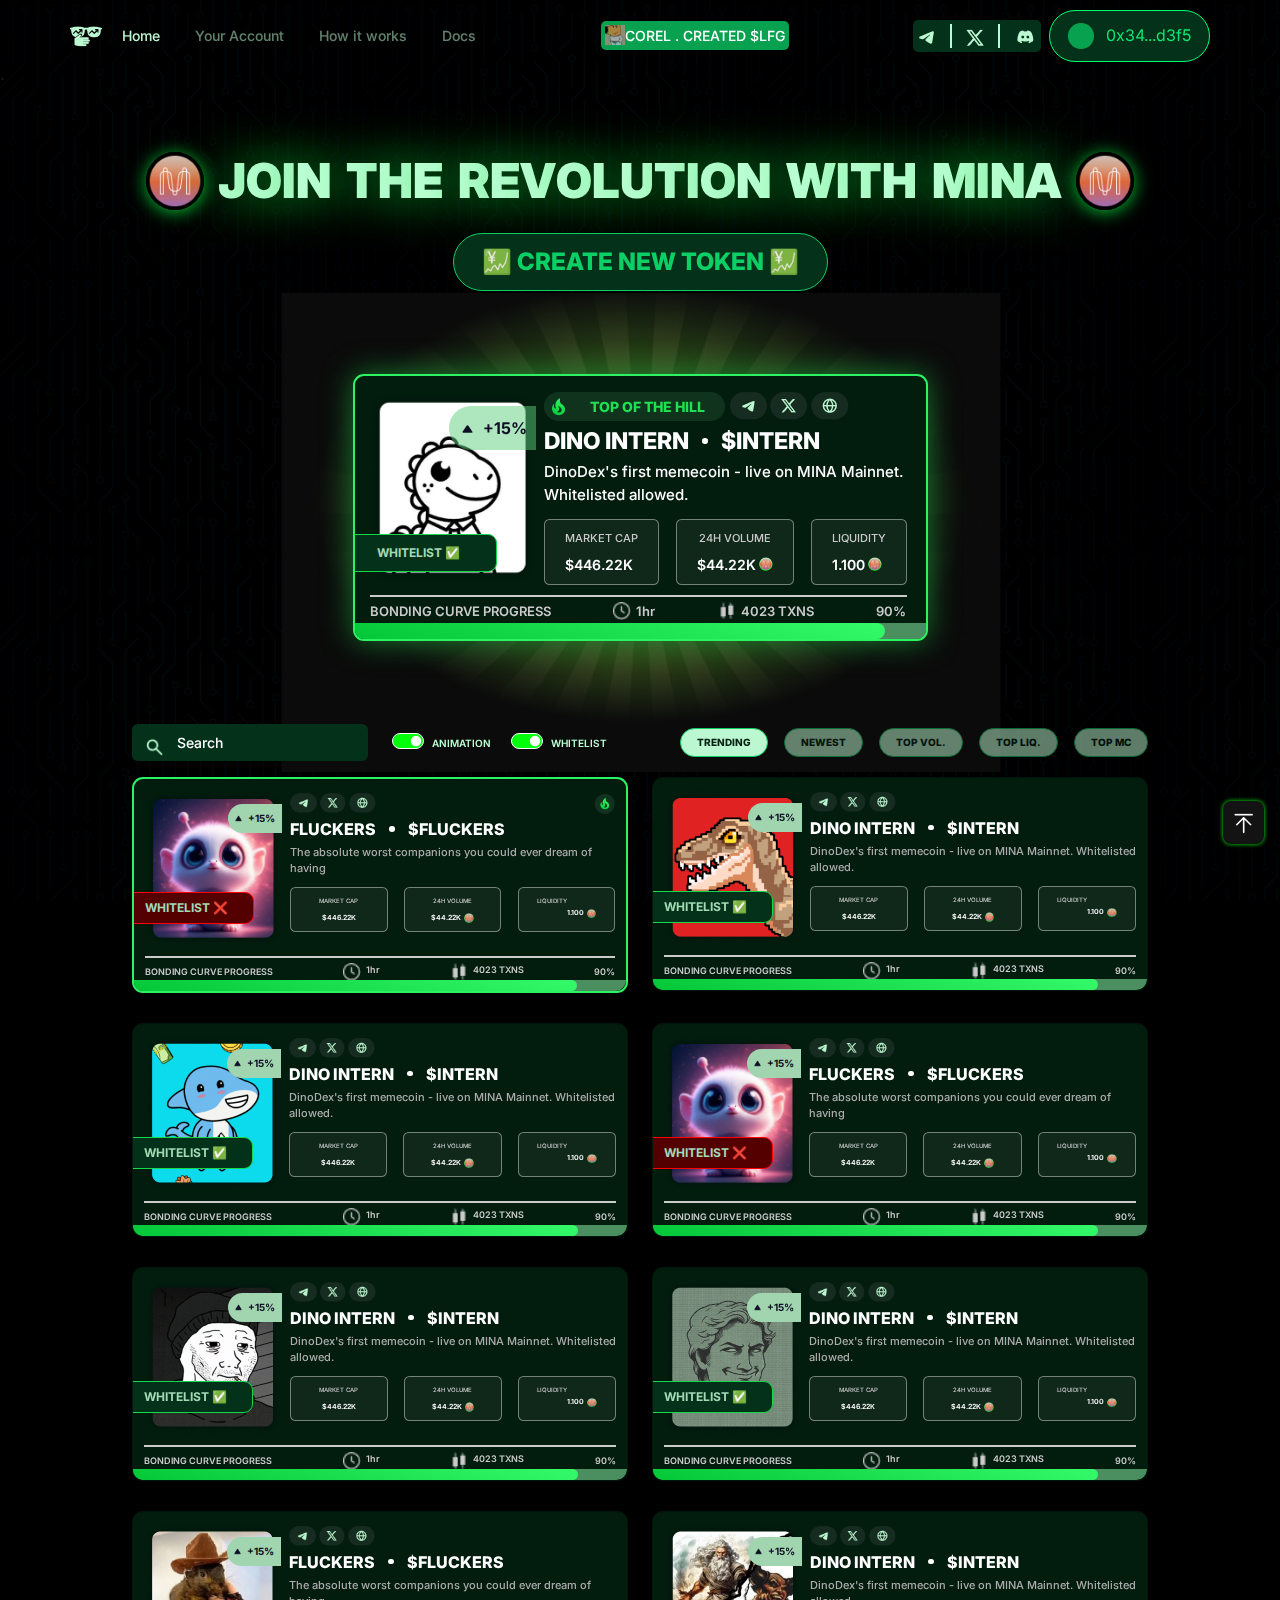
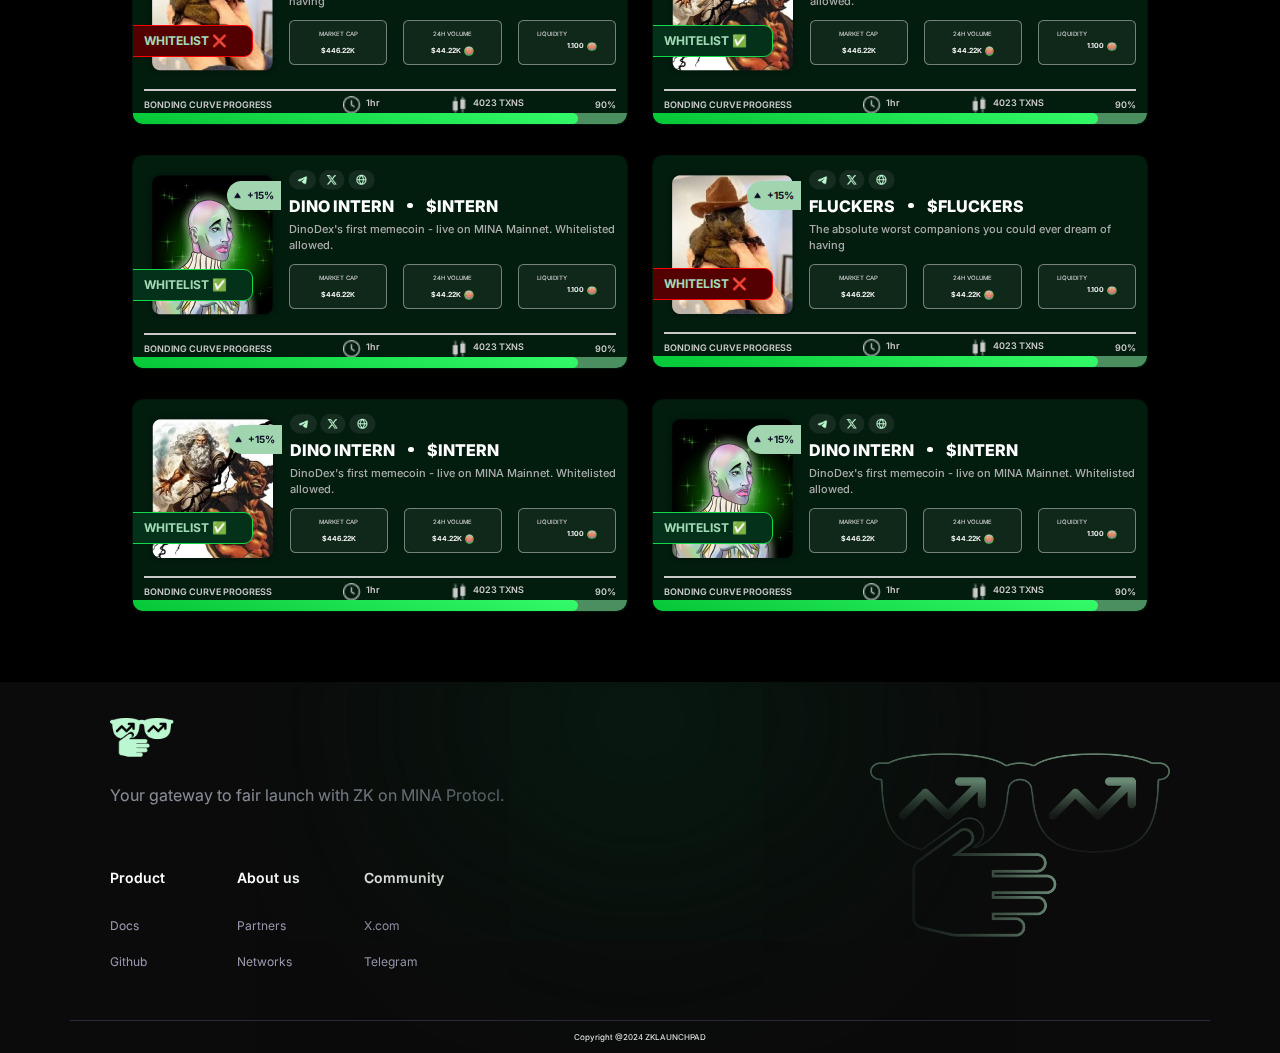
==== commit e586ae89: "update responsive" ====
--- a/connectedStep5.html
+++ b/connectedStep5.html
@@ -11,6 +11,7 @@
         integrity="sha512-Evv84Mr4kqVGRNSgIGL/F/aIDqQb7xQ2vcrdIwxfjThSH8CSR7PBEakCr51Ck+w+/U6swU2Im1vVX0SVk9ABhg=="
         crossorigin="anonymous" referrerpolicy="no-referrer" />
     <link rel="stylesheet" href="./assets/css/layout.css" />
+    <link rel="stylesheet" href="./assets/css/responsive.css" />
 </head>
 
 <body>
@@ -97,7 +98,7 @@
                         <div class="section-1__icon icon-1">
                             <img alt="" src="assets/images/Step1/Frame 41.png" />
                         </div>
-                        <div class="section-1__title">
+                        <div class="section-1__title connected">
                             <span>J</span>
                             <span>O</span>
                             <span>I</span>
@@ -243,13 +244,13 @@
         <div class="custom-container container">
             <div class="section-3x__content">
                 <div class="row align-items-center">
-                    <div class="col-md-3">
+                    <div class="col-xl-3 col-12">
                         <div class="input-groupp">
                             <img alt="" src="assets/images/connected-wl/Frame.png" />
                             <input type="text" class="form-control search-bar" placeholder="Search">
                         </div>
                     </div>
-                    <div class="col-md-3 d-flex justify-content-start">
+                    <div class="col-xl-3 col-lg-4 d-flex justify-content-start">
                         <div class="toggle-switch">
                             <div class="form-check form-switch">
                                 <input class="form-check-input" type="checkbox" id="animationSwitch" checked>
@@ -261,7 +262,7 @@
                             </div>
                         </div>
                     </div>
-                    <div class="col-md-6 d-flex justify-content-end">
+                    <div class="col-xl-6 col-lg-8 d-flex justify-content-end">
                         <div class="btn-groupp" role="group">
                             <button type="button" class="btn active">TRENDING</button>
                             <button type="button" class="btn">NEWEST</button>
@@ -272,7 +273,7 @@
                     </div>
                 </div>
                 <div class="section-3x__list row">
-                    <div class="col-md-4">
+                    <div class="col-xxl-4 col-lg-6">
                         <div class="card active">
                             <span class="list__special--error">WHITELIST ❌</span>
                             <div class="card__header">
@@ -354,7 +355,7 @@
                             </div>
                         </div>
                     </div>
-                    <div class="col-md-4">
+                    <div class="col-xxl-4 col-lg-6">
                         <div class="card">
                             <span class="list__special">WHITELIST ✅</span>
                             <div class="card__header">
@@ -431,7 +432,7 @@
                             </div>
                         </div>
                     </div>
-                    <div class="col-md-4">
+                    <div class="col-xxl-4 col-lg-6">
                         <div class="card">
                             <span class="list__special">WHITELIST ✅</span>
                             <div class="card__header">
@@ -508,7 +509,7 @@
                             </div>
                         </div>
                     </div>
-                    <div class="col-md-4">
+                    <div class="col-xxl-4 col-lg-6">
                         <div class="card">
                             <span class="list__special--error">WHITELIST ❌</span>
                             <div class="card__header">
@@ -587,7 +588,7 @@
                             </div>
                         </div>
                     </div>
-                    <div class="col-md-4">
+                    <div class="col-xxl-4 col-lg-6">
                         <div class="card">
                             <span class="list__special">WHITELIST ✅</span>
                             <div class="card__header">
@@ -664,7 +665,7 @@
                             </div>
                         </div>
                     </div>
-                    <div class="col-md-4">
+                    <div class="col-xxl-4 col-lg-6">
                         <div class="card">
                             <span class="list__special">WHITELIST ✅</span>
                             <div class="card__header">
@@ -741,7 +742,7 @@
                             </div>
                         </div>
                     </div>
-                    <div class="col-md-4">
+                    <div class="col-xxl-4 col-lg-6">
                         <div class="card">
                             <span class="list__special--error">WHITELIST ❌</span>
                             <div class="card__header">
@@ -820,7 +821,7 @@
                             </div>
                         </div>
                     </div>
-                    <div class="col-md-4">
+                    <div class="col-xxl-4 col-lg-6">
                         <div class="card">
                             <span class="list__special">WHITELIST ✅</span>
                             <div class="card__header">
@@ -897,7 +898,7 @@
                             </div>
                         </div>
                     </div>
-                    <div class="col-md-4">
+                    <div class="col-xxl-4 col-lg-6">
                         <div class="card">
                             <span class="list__special">WHITELIST ✅</span>
                             <div class="card__header">
@@ -974,7 +975,7 @@
                             </div>
                         </div>
                     </div>
-                    <div class="col-md-4">
+                    <div class="col-xxl-4 col-lg-6">
                         <div class="card">
                             <span class="list__special--error">WHITELIST ❌</span>
                             <div class="card__header">
@@ -1053,7 +1054,7 @@
                             </div>
                         </div>
                     </div>
-                    <div class="col-md-4">
+                    <div class="col-xxl-4 col-lg-6">
                         <div class="card">
                             <span class="list__special">WHITELIST ✅</span>
                             <div class="card__header">
@@ -1130,7 +1131,7 @@
                             </div>
                         </div>
                     </div>
-                    <div class="col-md-4">
+                    <div class="col-xxl-4 col-lg-6">
                         <div class="card">
                             <span class="list__special">WHITELIST ✅</span>
                             <div class="card__header">
--- a/assets/css/responsive.css
+++ b/assets/css/responsive.css
@@ -0,0 +1,283 @@
+/* X-Large devices (<=1400) */
+@media (max-width: 1440px) {
+    .footer__logo img {
+        width: 64px;
+    }
+    .section-1__intro .icon-2 img, .section-1__intro .icon-1 img{
+        width: 54px;
+        height: 54px;
+    }
+    .section-3__banner {
+        width: 100%;
+    }
+    .footer__content {
+        padding: 12px 40px;
+    }
+    .footer__copyright {
+        font-size: 8px;
+    }
+    .footer__des {
+        font-size: 16px;
+    }
+    .footer__about {
+        padding: 0;
+    }
+    .footer__right img {
+        width: 300px;
+    }
+    .footer__product ol li a, .footer__us ol li a, .footer__com ol li a {
+        font-size: 12px;
+    }
+    .footer__product div, .footer__us div, .footer__com div {
+        font-size: 14px;
+    }
+    .section-2__content .section-2__info .step-container {
+        flex-wrap: wrap;
+        gap: 30px;
+        text-align: center;
+        justify-content: center;
+    }
+    .section-3__upload--banner {
+        display: flex;
+        justify-content: center;
+        align-items: center;
+    }
+    .btn-back {
+        font-size: 14px;
+    }
+    .section-1__title {
+        font-size: 48px;
+    }
+    .inner-header {
+        padding: 20px 32px;
+    }
+    .logo {
+        margin-right: 20px;
+    }
+    .inner-link a {
+        font-size: 14px;
+    }
+    .inner-left .content,.inner-right .content {
+        font-size: 14px;
+    }
+    .inner-right {
+        padding: 4px;
+    }
+    .inner-left {
+        display: none;
+    }
+    .inner-header {
+        padding: 10px 0px;
+    }
+    .inner-right .content img, .inner-left .content img {
+        width: 20px;
+        height: 20px;
+    }
+    .inner-link {
+        gap: 35px;
+    }
+    .inner-int {
+        padding: 12px 18px;
+    }
+    .inner-icon {
+        padding: 4px;
+    }
+
+    .inner-connect {
+        gap: 0px;
+    }
+    .section-3x .btn-groupp .btn.active, .section-3x .btn-groupp .btn, .section-3x .toggle-switch .form-check-label {
+        font-size: 10px;
+    }
+    .section-3x .input-groupp input {
+        font-size: 14px;
+    }
+}
+@media (max-width: 1199.98px) {
+    .inner-right {
+        display: none;
+    }
+    .section-3__upload--banner {
+        padding: 115px 0;
+    }
+    .section-4__title {
+        font-size: 18px;
+        margin-bottom: 6px;
+    }
+    .section-4__desc {
+        font-size: 14px;
+    }
+    .section-4__left, .section-4__right {
+        font-size: 16px;
+    }
+    .section-5__title {
+        font-size: 14px;
+    }
+    .section-6__title, .section-6 .optional-text, .section-6 .receive-text {
+        font-size: 16px;
+    }
+    .section-6 .token-info span {
+        font-size: 24px;
+    }
+    .section-1__title.connected {
+        font-size: 28px;
+    }
+
+}
+
+
+@media (max-width: 991.98px) {
+    .section-3x .btn-groupp {
+        width: 100%;
+        display: flex;
+        justify-content: space-between;
+        align-items: center;
+    }
+    .inner-icon {
+        display: none;
+    }
+    .inner-header {
+        flex-direction: row;
+    }
+    .footer__des {
+        margin-bottom: 12px;
+    }
+    .footer__product div, .footer__us div, .footer__com div {
+        font-size: 10px;
+    }
+    .footer__product ol li a, .footer__us ol li a, .footer__com ol li a {
+        font-size: 8px;
+    }
+    .footer__right img {
+        width: 100px;
+    }
+    .inner-link {
+        gap: 20px;
+    }
+
+    .inner-connect {
+        gap: 12px;
+    }
+
+    .inner-int {
+        padding: 12px 20px;
+    }
+
+    .inner-round {
+        width: 22px;
+        height: 22px;
+    }
+    .section-4__btn {
+        display: flex;
+        justify-content: center;
+        align-items: center;
+        flex-wrap: wrap;
+        gap: 20px;
+    }
+    .section-4__left {
+        margin-right: 0;
+    }
+    .box-next-step {
+        display: flex;
+        justify-content: center;
+        align-items: center;
+        flex-wrap: wrap;
+        gap: 20px;
+    }
+    .section-5__left {
+        width: 100%;
+        margin-right: 0;
+    }
+    .section-5__right .item {
+        width: 100%;
+    }
+    .section-5__nine {
+        margin-top: 50px;
+    }
+}
+
+
+@media (max-width: 767.98px) {
+    .section-1__title {
+        font-size: 32px;
+    }
+    .section-1__intro .icon-2 img, .section-1__intro .icon-1 img {
+        width: 48px;
+        height: 48px;
+    }
+    .section-3__nine button {
+        font-size: 16px;
+        width: 100%;
+    }
+    .section-5__nine button, .section-4__nine button,.section-7__nine button, .section-9__nine button {
+        font-size: 16px;
+        width: 100%;
+    }
+    .inner-header {
+        flex-wrap: wrap;
+        gap: 16px;
+    }
+    .section-3x__content {
+        padding: 0;
+    }
+    .inner-link {
+        flex-direction: row;
+        flex-wrap: wrap;
+        justify-content: center;
+        gap: 16px;
+    }
+
+    .inner-connect {
+        justify-content: space-between;
+        gap: 16px;
+    }
+
+    .inner-infor {
+        justify-content: space-between;
+    }
+    .section-4__left, .section-4__right {
+        width: 100%;
+    }
+}
+
+
+@media (max-width: 575.98px) {
+    .inner-header {
+        flex-direction: column;
+        padding: 8px 16px;
+        gap: 12px;
+    }
+
+    .logo {
+        margin-bottom: 12px;
+    }
+
+    .inner-link {
+        flex-direction: column;
+        gap: 8px;
+        text-align: center;
+    }
+
+    .inner-connect {
+        flex-direction: column;
+        align-items: center;
+        gap: 10px;
+    }
+
+    .inner-infor {
+        flex-wrap: wrap;
+        justify-content: center;
+        gap: 10px;
+    }
+
+    .inner-int {
+        flex-direction: column;
+        align-items: center;
+        padding: 10px 16px;
+        gap: 8px;
+    }
+
+    .inner-round {
+        margin-bottom: 8px;
+    }
+}
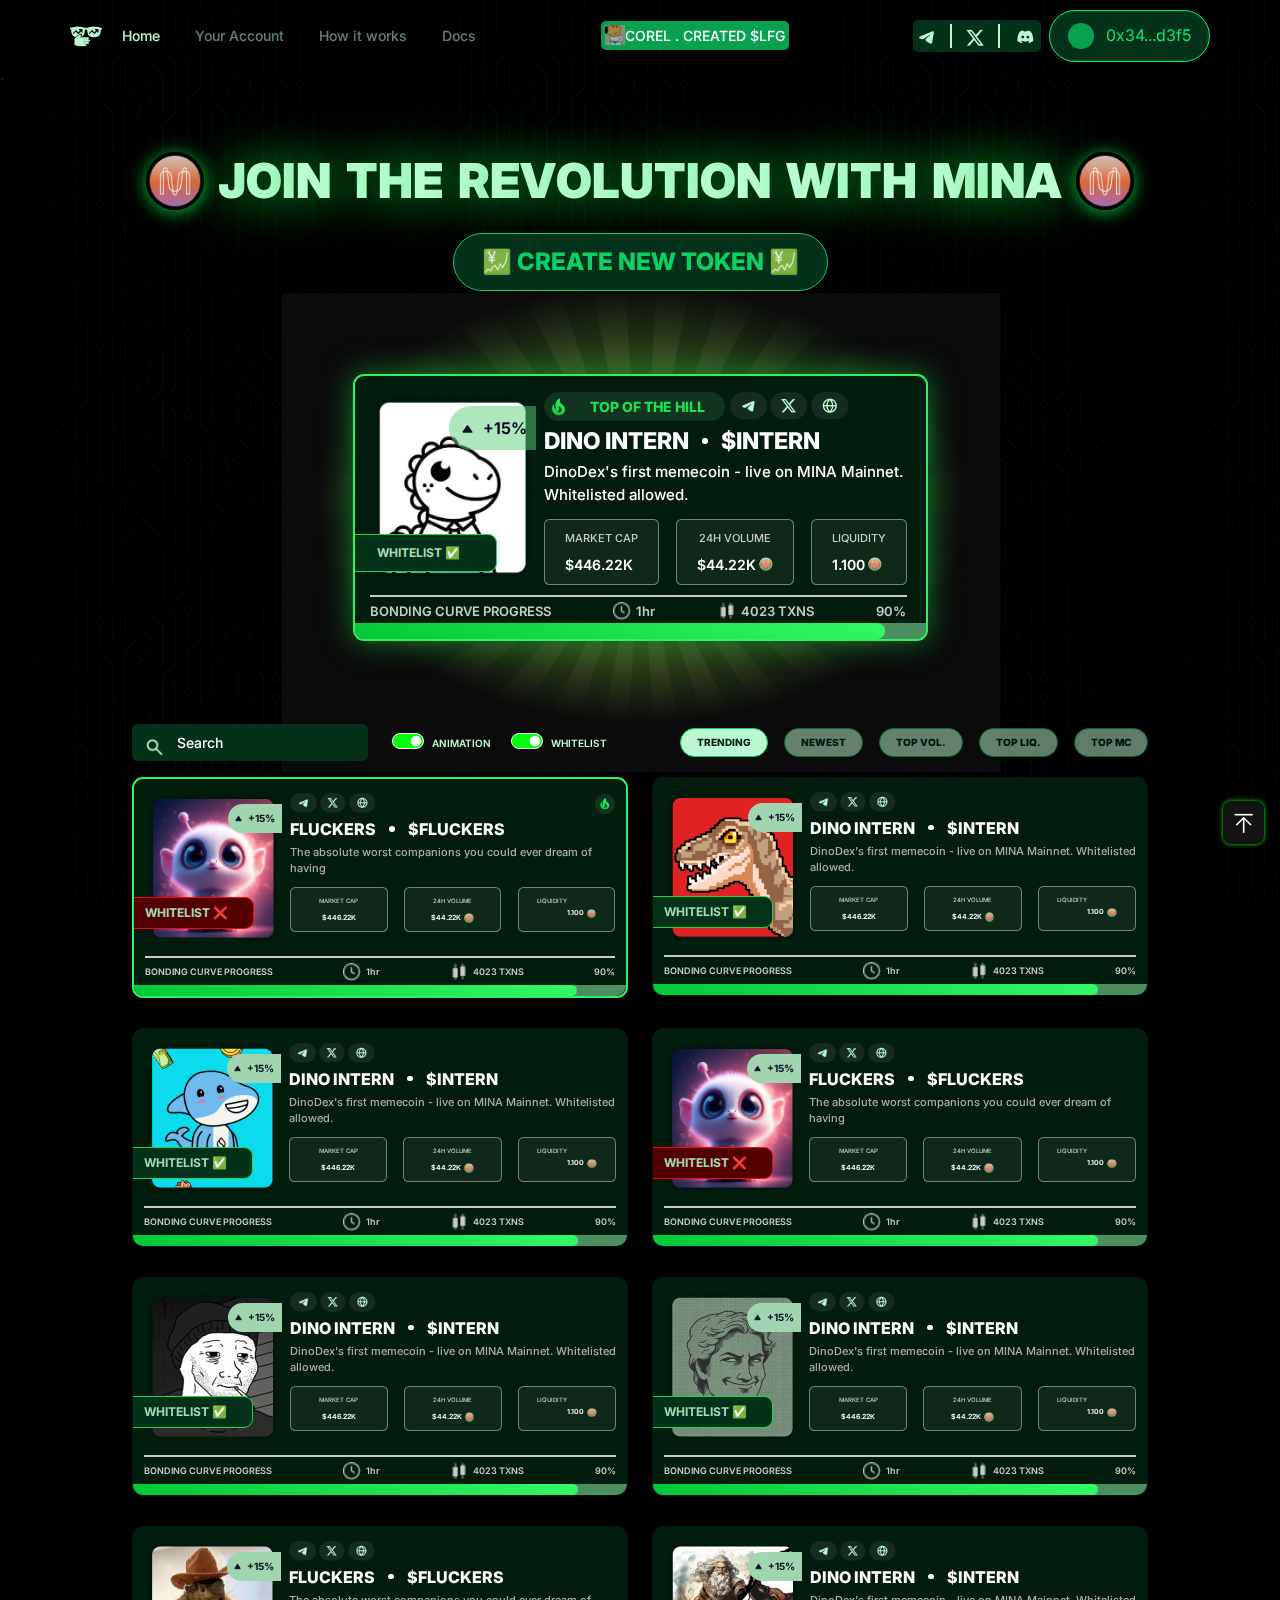
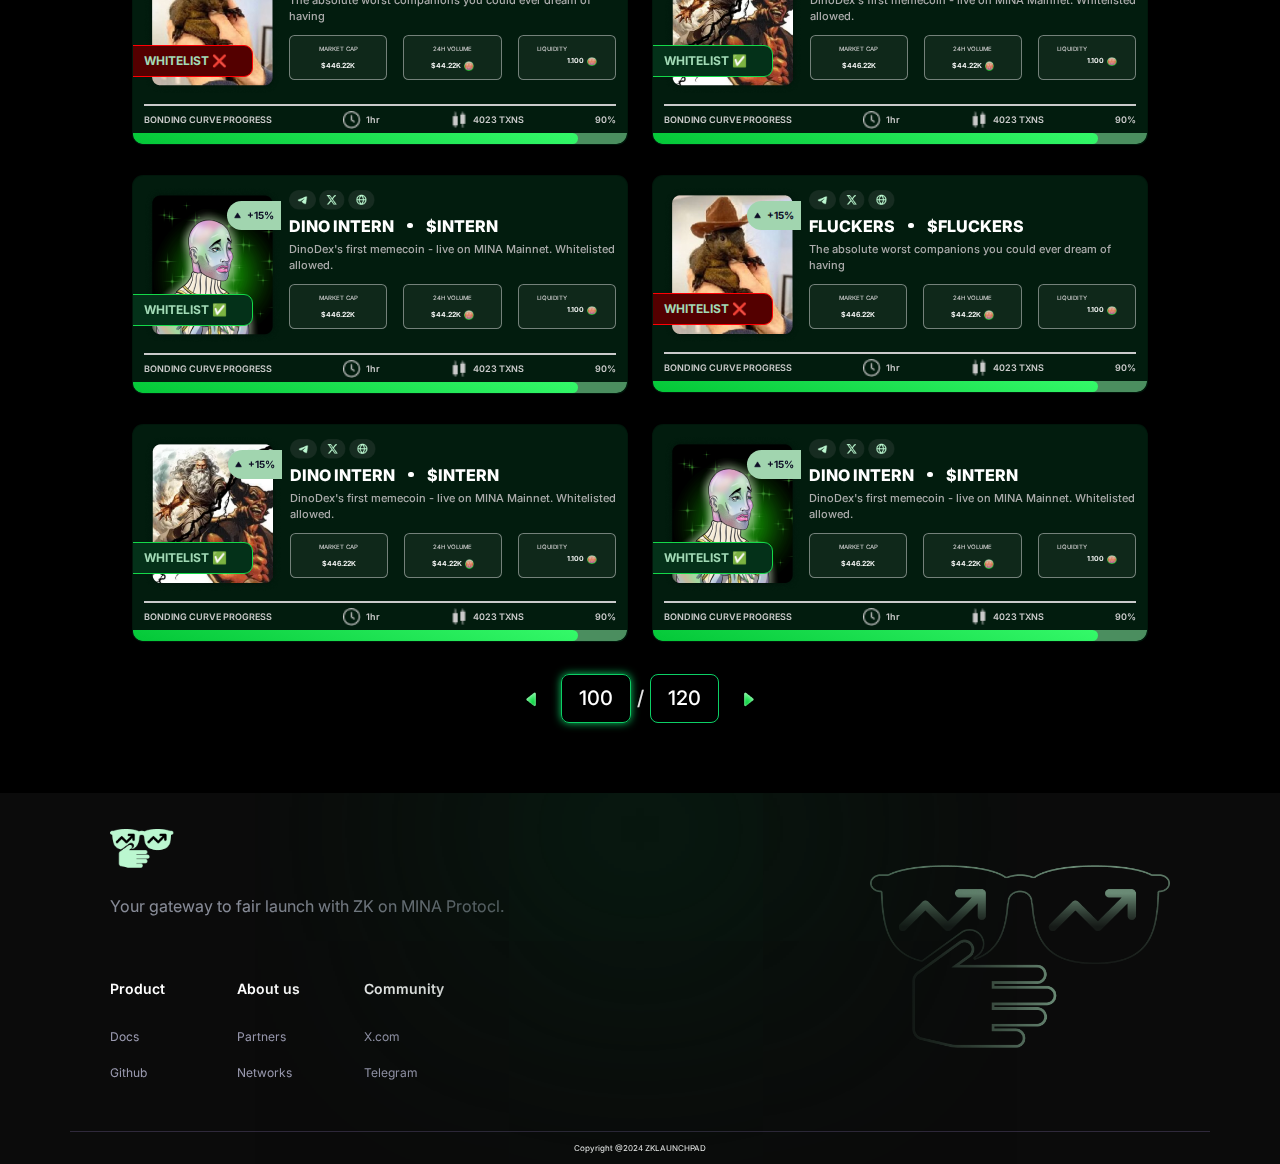
==== commit 5318d761: "final commit" ====
--- a/connectedStep5.html
+++ b/connectedStep5.html
@@ -321,7 +321,7 @@
                                                 <div class="section-3x__price--value">
                                                     <div>$44.22K</div>
                                                     <img alt=""
-                                                        src="assets/images/connected-wl/Image with removed background (25) 1.png" />
+                                                         src="assets/images/connected-wl/Image with removed background (25) 1.png" />
                                                 </div>
                                             </div>
                                             <div class="section-3x__price--item">
@@ -329,7 +329,7 @@
                                                 <div class="section-3x__price--value">
                                                     <div>1.100</div>
                                                     <img alt=""
-                                                        src="assets/images/connected-wl/Image with removed background (25) 1.png" />
+                                                         src="assets/images/connected-wl/Image with removed background (25) 1.png" />
                                                 </div>
                                             </div>
                                         </div>
@@ -339,11 +339,11 @@
                             <div class="break"></div>
                             <div class="card__data">
                                 <div class="">BONDING CURVE PROGRESS</div>
-                                <div class="d-flex">
+                                <div class="d-flex align-items-center">
                                     <img alt="" src="assets/images/connected-wl/fi_992700.png" />
                                     <div>1hr</div>
                                 </div>
-                                <div class="d-flex">
+                                <div class="d-flex align-items-center">
                                     <img alt="" src="assets/images/connected-wl/fi_9148992.png" />
                                     <div>4023 TXNS</div>
                                 </div>
@@ -399,7 +399,7 @@
                                             <div class="section-3x__price--value">
                                                 <div>$44.22K</div>
                                                 <img alt=""
-                                                    src="assets/images/connected-wl/Image with removed background (25) 1.png" />
+                                                     src="assets/images/connected-wl/Image with removed background (25) 1.png" />
                                             </div>
                                         </div>
                                         <div class="section-3x__price--item">
@@ -407,7 +407,7 @@
                                             <div class="section-3x__price--value">
                                                 <div>1.100</div>
                                                 <img alt=""
-                                                    src="assets/images/connected-wl/Image with removed background (25) 1.png" />
+                                                     src="assets/images/connected-wl/Image with removed background (25) 1.png" />
                                             </div>
                                         </div>
                                     </div>
@@ -416,11 +416,11 @@
                             <div class="break"></div>
                             <div class="card__data">
                                 <div class="">BONDING CURVE PROGRESS</div>
-                                <div class="d-flex">
+                                <div class="d-flex align-items-center">
                                     <img alt="" src="assets/images/connected-wl/fi_992700.png" />
                                     <div>1hr</div>
                                 </div>
-                                <div class="d-flex">
+                                <div class="d-flex align-items-center">
                                     <img alt="" src="assets/images/connected-wl/fi_9148992.png" />
                                     <div>4023 TXNS</div>
                                 </div>
@@ -476,7 +476,7 @@
                                             <div class="section-3x__price--value">
                                                 <div>$44.22K</div>
                                                 <img alt=""
-                                                    src="assets/images/connected-wl/Image with removed background (25) 1.png" />
+                                                     src="assets/images/connected-wl/Image with removed background (25) 1.png" />
                                             </div>
                                         </div>
                                         <div class="section-3x__price--item">
@@ -484,7 +484,7 @@
                                             <div class="section-3x__price--value">
                                                 <div>1.100</div>
                                                 <img alt=""
-                                                    src="assets/images/connected-wl/Image with removed background (25) 1.png" />
+                                                     src="assets/images/connected-wl/Image with removed background (25) 1.png" />
                                             </div>
                                         </div>
                                     </div>
@@ -493,11 +493,11 @@
                             <div class="break"></div>
                             <div class="card__data">
                                 <div class="">BONDING CURVE PROGRESS</div>
-                                <div class="d-flex">
+                                <div class="d-flex align-items-center">
                                     <img alt="" src="assets/images/connected-wl/fi_992700.png" />
                                     <div>1hr</div>
                                 </div>
-                                <div class="d-flex">
+                                <div class="d-flex align-items-center">
                                     <img alt="" src="assets/images/connected-wl/fi_9148992.png" />
                                     <div>4023 TXNS</div>
                                 </div>
@@ -554,7 +554,7 @@
                                                 <div class="section-3x__price--value">
                                                     <div>$44.22K</div>
                                                     <img alt=""
-                                                        src="assets/images/connected-wl/Image with removed background (25) 1.png" />
+                                                         src="assets/images/connected-wl/Image with removed background (25) 1.png" />
                                                 </div>
                                             </div>
                                             <div class="section-3x__price--item">
@@ -562,7 +562,7 @@
                                                 <div class="section-3x__price--value">
                                                     <div>1.100</div>
                                                     <img alt=""
-                                                        src="assets/images/connected-wl/Image with removed background (25) 1.png" />
+                                                         src="assets/images/connected-wl/Image with removed background (25) 1.png" />
                                                 </div>
                                             </div>
                                         </div>
@@ -572,11 +572,11 @@
                             <div class="break"></div>
                             <div class="card__data">
                                 <div class="">BONDING CURVE PROGRESS</div>
-                                <div class="d-flex">
+                                <div class="d-flex  align-items-center">
                                     <img alt="" src="assets/images/connected-wl/fi_992700.png" />
                                     <div>1hr</div>
                                 </div>
-                                <div class="d-flex">
+                                <div class="d-flex align-items-center">
                                     <img alt="" src="assets/images/connected-wl/fi_9148992.png" />
                                     <div>4023 TXNS</div>
                                 </div>
@@ -632,7 +632,7 @@
                                             <div class="section-3x__price--value">
                                                 <div>$44.22K</div>
                                                 <img alt=""
-                                                    src="assets/images/connected-wl/Image with removed background (25) 1.png" />
+                                                     src="assets/images/connected-wl/Image with removed background (25) 1.png" />
                                             </div>
                                         </div>
                                         <div class="section-3x__price--item">
@@ -640,7 +640,7 @@
                                             <div class="section-3x__price--value">
                                                 <div>1.100</div>
                                                 <img alt=""
-                                                    src="assets/images/connected-wl/Image with removed background (25) 1.png" />
+                                                     src="assets/images/connected-wl/Image with removed background (25) 1.png" />
                                             </div>
                                         </div>
                                     </div>
@@ -649,11 +649,11 @@
                             <div class="break"></div>
                             <div class="card__data">
                                 <div class="">BONDING CURVE PROGRESS</div>
-                                <div class="d-flex">
+                                <div class="d-flex  align-items-center">
                                     <img alt="" src="assets/images/connected-wl/fi_992700.png" />
                                     <div>1hr</div>
                                 </div>
-                                <div class="d-flex">
+                                <div class="d-flex align-items-center">
                                     <img alt="" src="assets/images/connected-wl/fi_9148992.png" />
                                     <div>4023 TXNS</div>
                                 </div>
@@ -709,7 +709,7 @@
                                             <div class="section-3x__price--value">
                                                 <div>$44.22K</div>
                                                 <img alt=""
-                                                    src="assets/images/connected-wl/Image with removed background (25) 1.png" />
+                                                     src="assets/images/connected-wl/Image with removed background (25) 1.png" />
                                             </div>
                                         </div>
                                         <div class="section-3x__price--item">
@@ -717,7 +717,7 @@
                                             <div class="section-3x__price--value">
                                                 <div>1.100</div>
                                                 <img alt=""
-                                                    src="assets/images/connected-wl/Image with removed background (25) 1.png" />
+                                                     src="assets/images/connected-wl/Image with removed background (25) 1.png" />
                                             </div>
                                         </div>
                                     </div>
@@ -726,11 +726,11 @@
                             <div class="break"></div>
                             <div class="card__data">
                                 <div class="">BONDING CURVE PROGRESS</div>
-                                <div class="d-flex">
+                                <div class="d-flex align-items-center">
                                     <img alt="" src="assets/images/connected-wl/fi_992700.png" />
                                     <div>1hr</div>
                                 </div>
-                                <div class="d-flex">
+                                <div class="d-flex align-items-center">
                                     <img alt="" src="assets/images/connected-wl/fi_9148992.png" />
                                     <div>4023 TXNS</div>
                                 </div>
@@ -787,7 +787,7 @@
                                                 <div class="section-3x__price--value">
                                                     <div>$44.22K</div>
                                                     <img alt=""
-                                                        src="assets/images/connected-wl/Image with removed background (25) 1.png" />
+                                                         src="assets/images/connected-wl/Image with removed background (25) 1.png" />
                                                 </div>
                                             </div>
                                             <div class="section-3x__price--item">
@@ -795,7 +795,7 @@
                                                 <div class="section-3x__price--value">
                                                     <div>1.100</div>
                                                     <img alt=""
-                                                        src="assets/images/connected-wl/Image with removed background (25) 1.png" />
+                                                         src="assets/images/connected-wl/Image with removed background (25) 1.png" />
                                                 </div>
                                             </div>
                                         </div>
@@ -805,11 +805,11 @@
                             <div class="break"></div>
                             <div class="card__data">
                                 <div class="">BONDING CURVE PROGRESS</div>
-                                <div class="d-flex">
+                                <div class="d-flex align-items-center">
                                     <img alt="" src="assets/images/connected-wl/fi_992700.png" />
                                     <div>1hr</div>
                                 </div>
-                                <div class="d-flex">
+                                <div class="d-flex align-items-center">
                                     <img alt="" src="assets/images/connected-wl/fi_9148992.png" />
                                     <div>4023 TXNS</div>
                                 </div>
@@ -865,7 +865,7 @@
                                             <div class="section-3x__price--value">
                                                 <div>$44.22K</div>
                                                 <img alt=""
-                                                    src="assets/images/connected-wl/Image with removed background (25) 1.png" />
+                                                     src="assets/images/connected-wl/Image with removed background (25) 1.png" />
                                             </div>
                                         </div>
                                         <div class="section-3x__price--item">
@@ -873,7 +873,7 @@
                                             <div class="section-3x__price--value">
                                                 <div>1.100</div>
                                                 <img alt=""
-                                                    src="assets/images/connected-wl/Image with removed background (25) 1.png" />
+                                                     src="assets/images/connected-wl/Image with removed background (25) 1.png" />
                                             </div>
                                         </div>
                                     </div>
@@ -882,11 +882,11 @@
                             <div class="break"></div>
                             <div class="card__data">
                                 <div class="">BONDING CURVE PROGRESS</div>
-                                <div class="d-flex">
+                                <div class="d-flex align-items-center">
                                     <img alt="" src="assets/images/connected-wl/fi_992700.png" />
                                     <div>1hr</div>
                                 </div>
-                                <div class="d-flex">
+                                <div class="d-flex align-items-center">
                                     <img alt="" src="assets/images/connected-wl/fi_9148992.png" />
                                     <div>4023 TXNS</div>
                                 </div>
@@ -942,7 +942,7 @@
                                             <div class="section-3x__price--value">
                                                 <div>$44.22K</div>
                                                 <img alt=""
-                                                    src="assets/images/connected-wl/Image with removed background (25) 1.png" />
+                                                     src="assets/images/connected-wl/Image with removed background (25) 1.png" />
                                             </div>
                                         </div>
                                         <div class="section-3x__price--item">
@@ -950,7 +950,7 @@
                                             <div class="section-3x__price--value">
                                                 <div>1.100</div>
                                                 <img alt=""
-                                                    src="assets/images/connected-wl/Image with removed background (25) 1.png" />
+                                                     src="assets/images/connected-wl/Image with removed background (25) 1.png" />
                                             </div>
                                         </div>
                                     </div>
@@ -959,11 +959,11 @@
                             <div class="break"></div>
                             <div class="card__data">
                                 <div class="">BONDING CURVE PROGRESS</div>
-                                <div class="d-flex">
+                                <div class="d-flex align-items-center">
                                     <img alt="" src="assets/images/connected-wl/fi_992700.png" />
                                     <div>1hr</div>
                                 </div>
-                                <div class="d-flex">
+                                <div class="d-flex align-items-center">
                                     <img alt="" src="assets/images/connected-wl/fi_9148992.png" />
                                     <div>4023 TXNS</div>
                                 </div>
@@ -1020,7 +1020,7 @@
                                                 <div class="section-3x__price--value">
                                                     <div>$44.22K</div>
                                                     <img alt=""
-                                                        src="assets/images/connected-wl/Image with removed background (25) 1.png" />
+                                                         src="assets/images/connected-wl/Image with removed background (25) 1.png" />
                                                 </div>
                                             </div>
                                             <div class="section-3x__price--item">
@@ -1028,7 +1028,7 @@
                                                 <div class="section-3x__price--value">
                                                     <div>1.100</div>
                                                     <img alt=""
-                                                        src="assets/images/connected-wl/Image with removed background (25) 1.png" />
+                                                         src="assets/images/connected-wl/Image with removed background (25) 1.png" />
                                                 </div>
                                             </div>
                                         </div>
@@ -1038,11 +1038,11 @@
                             <div class="break"></div>
                             <div class="card__data">
                                 <div class="">BONDING CURVE PROGRESS</div>
-                                <div class="d-flex">
+                                <div class="d-flex align-items-center">
                                     <img alt="" src="assets/images/connected-wl/fi_992700.png" />
                                     <div>1hr</div>
                                 </div>
-                                <div class="d-flex">
+                                <div class="d-flex align-items-center">
                                     <img alt="" src="assets/images/connected-wl/fi_9148992.png" />
                                     <div>4023 TXNS</div>
                                 </div>
@@ -1098,7 +1098,7 @@
                                             <div class="section-3x__price--value">
                                                 <div>$44.22K</div>
                                                 <img alt=""
-                                                    src="assets/images/connected-wl/Image with removed background (25) 1.png" />
+                                                     src="assets/images/connected-wl/Image with removed background (25) 1.png" />
                                             </div>
                                         </div>
                                         <div class="section-3x__price--item">
@@ -1106,7 +1106,7 @@
                                             <div class="section-3x__price--value">
                                                 <div>1.100</div>
                                                 <img alt=""
-                                                    src="assets/images/connected-wl/Image with removed background (25) 1.png" />
+                                                     src="assets/images/connected-wl/Image with removed background (25) 1.png" />
                                             </div>
                                         </div>
                                     </div>
@@ -1115,11 +1115,11 @@
                             <div class="break"></div>
                             <div class="card__data">
                                 <div class="">BONDING CURVE PROGRESS</div>
-                                <div class="d-flex">
+                                <div class="d-flex align-items-center">
                                     <img alt="" src="assets/images/connected-wl/fi_992700.png" />
                                     <div>1hr</div>
                                 </div>
-                                <div class="d-flex">
+                                <div class="d-flex align-items-center">
                                     <img alt="" src="assets/images/connected-wl/fi_9148992.png" />
                                     <div>4023 TXNS</div>
                                 </div>
@@ -1175,7 +1175,7 @@
                                             <div class="section-3x__price--value">
                                                 <div>$44.22K</div>
                                                 <img alt=""
-                                                    src="assets/images/connected-wl/Image with removed background (25) 1.png" />
+                                                     src="assets/images/connected-wl/Image with removed background (25) 1.png" />
                                             </div>
                                         </div>
                                         <div class="section-3x__price--item">
@@ -1183,7 +1183,7 @@
                                             <div class="section-3x__price--value">
                                                 <div>1.100</div>
                                                 <img alt=""
-                                                    src="assets/images/connected-wl/Image with removed background (25) 1.png" />
+                                                     src="assets/images/connected-wl/Image with removed background (25) 1.png" />
                                             </div>
                                         </div>
                                     </div>
@@ -1192,11 +1192,11 @@
                             <div class="break"></div>
                             <div class="card__data">
                                 <div class="">BONDING CURVE PROGRESS</div>
-                                <div class="d-flex">
+                                <div class="d-flex align-items-center">
                                     <img alt="" src="assets/images/connected-wl/fi_992700.png" />
                                     <div>1hr</div>
                                 </div>
-                                <div class="d-flex">
+                                <div class="d-flex  align-items-center">
                                     <img alt="" src="assets/images/connected-wl/fi_9148992.png" />
                                     <div>4023 TXNS</div>
                                 </div>
@@ -1207,6 +1207,17 @@
                                 <div class="extra"></div>
                             </div>
                         </div>
+                    </div>
+                </div>
+                <div class="section-3x__pagination d-flex align-items-center justify-content-center">
+                    <div class="pagination-icon">
+                        <img alt="" src="assets/images/yourAccount/Frame.png" />
+                    </div>
+                    <div class="pagination-content actived">100</div>
+                    <div class="space__pagination">/</div>
+                    <div class="pagination-content">120</div>
+                    <div class="pagination-icon">
+                        <img alt="" src="assets/images/yourAccount/Frame%20(1).png" />
                     </div>
                 </div>
             </div>
--- a/assets/css/layout.css
+++ b/assets/css/layout.css
@@ -1820,14 +1820,47 @@
     margin-bottom: 5px;
 }
 
+.section-3x__pagination {
+    margin-top: 32px;
+}
+
+.section-3x__pagination img {
+    cursor: pointer;
+}
+
 .section-3x .card__data {
     display: flex;
     justify-content: space-between;
     align-items: center;
     font-weight: 600;
     font-size: 9px;
-    margin-bottom: 10px;
+    margin-bottom: 15px;
     color: var(--Sub3, #CACACA);
+}
+
+.pagination-content {
+    background-color: #0000001A;
+    border: 0.89px solid #0CCF65;
+    color: white;
+    padding: 8.7px 17px;
+    border-radius: 8px;
+    margin-right: 17px;
+    font-size: 20px;
+    box-shadow: 0px 0px 8.93px 0px #0CCF6500;
+    font-weight: 500;
+    margin-left: 6px;
+}
+
+.space__pagination {
+    color: #E3E3E3;
+    font-weight: 500;
+    font-size: 20px;
+}
+
+.pagination-content.actived {
+    box-shadow: 0px 0px 8.93px 0px #0CCF65;
+    margin-right: 6px;
+    margin-left: 17px;
 }
 
 .section-3x .card__data img {
@@ -2211,7 +2244,7 @@
 }
 
 .section-4x .btn-post {
-    background-color: #b2f5ea;
+    background-color: #BBF7D0;
     color: #000;
     font-weight: 500;
     font-size: 19px;
@@ -2322,8 +2355,15 @@
     color: #043119;
     backdrop-filter: blur(11.255229949951172px);
     font-weight: 800;
-    padding: 3px 6px 3px 2px;
+    padding: 3px 7px;
     border-radius: 70px;
+    font-size: 9px;
+    display: flex;
+    align-items: center;
+}
+
+.section-4x__left .btn-whitelist span {
+    margin-left: 7px;
 }
 
 .section-4x__left .description {
@@ -2450,6 +2490,18 @@
     font-size: 18px;
     padding: 8px 46px;
     margin-right: 15px;
+    border-radius: 16px;
+}
+
+.section-4x__left .btn-buy-after {
+    background-color: #00A51B;
+    border: 0.76px solid #0CCF65;
+    color: #FFFFFF;
+    font-weight: 800;
+    font-size: 18px;
+    padding: 8px 46px;
+    margin-top: 12px;
+    width: 100%;
     border-radius: 16px;
 }
 
@@ -2660,6 +2712,7 @@
     background-color: #112E1E;
     border-radius: 7px;
     padding: 12px 24px;
+    width: calc(50% - 5px);
 }
 
 .section-4x__left .section-4x__price--title {
@@ -2843,4 +2896,70 @@
     display: none;
 }
 
+.section-4x__whitelist {
+    background-color: #042312;
+    padding: 15px;
+    border-radius: 16px;
+}
+
+.whitelist--title {
+    color: #FFFFFF;
+    font-weight: 800;
+    font-size: 19px;
+    margin-bottom: 12px;
+}
+
+.list-group-item {
+    background-color: #112E1E;
+    border: none;
+    color: white;
+    display: flex;
+    align-items: center;
+    justify-content: space-between;
+    padding: 8px 5px 8px 8px;
+    border-radius: 12px;
+    margin-bottom: 12px;
+}
+
+/* 
+.list-group-item img {
+    width: 24px;
+    height: 24px;
+    margin-right: 10px;
+} */
+
+.list-group-item .badge {
+    margin: 0;
+    padding: 0;
+    display: flex;
+    justify-content: right;
+}
+
+.btn-check-eligibility {
+    background-color: #00ff00;
+    color: #1a1a1a;
+    font-weight: bold;
+    width: 100%;
+    padding: 15px;
+    border: none;
+    border-radius: 5px;
+    font-size: 1.2em;
+}
+
+.x-logo {
+    margin: 0px 8px;
+}
+
+.item--title-whitelist {
+    color: white;
+    font-size: 14px;
+    font-weight: 500;
+}
+
+.item--title-whitelist span {
+    font-family: 'SF Pro Display', sans-serif;
+    color: #FFFFFF;
+    font-weight: 900;
+}
+
 /* End Section - 4x */